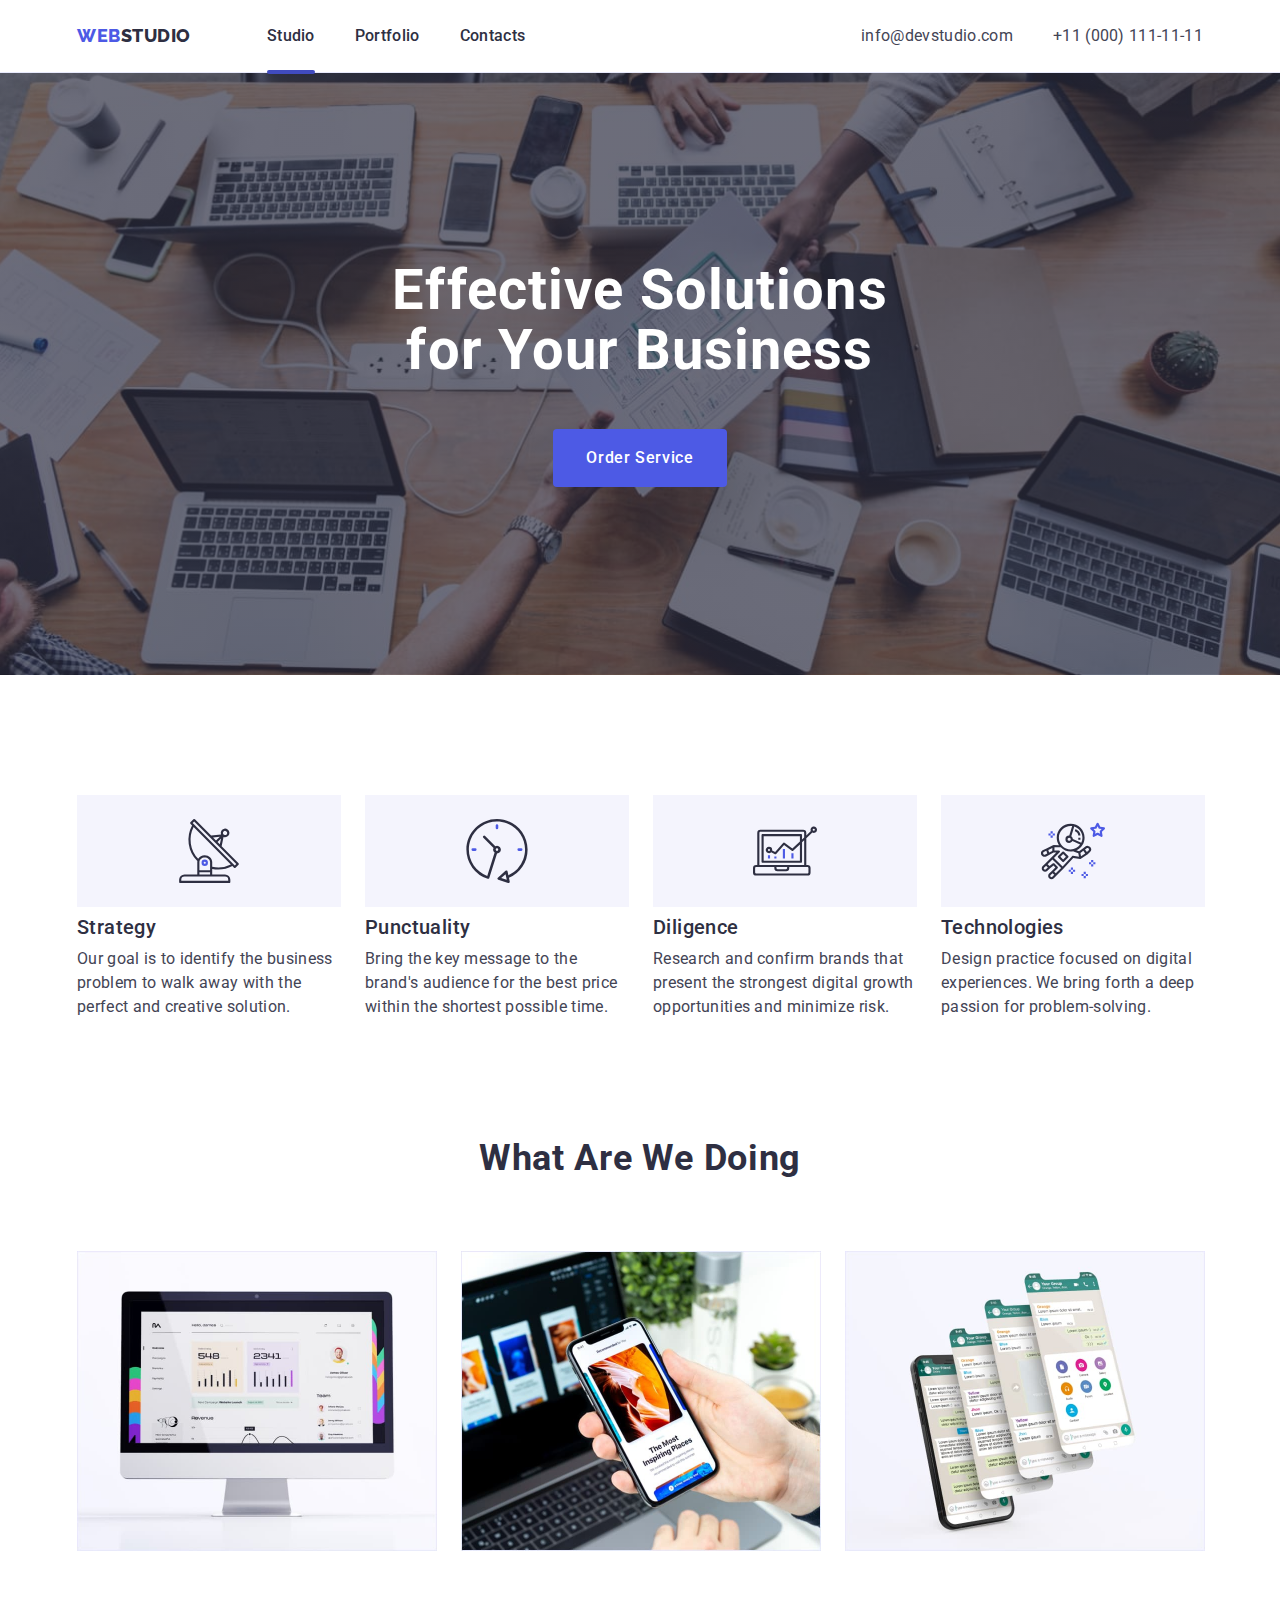
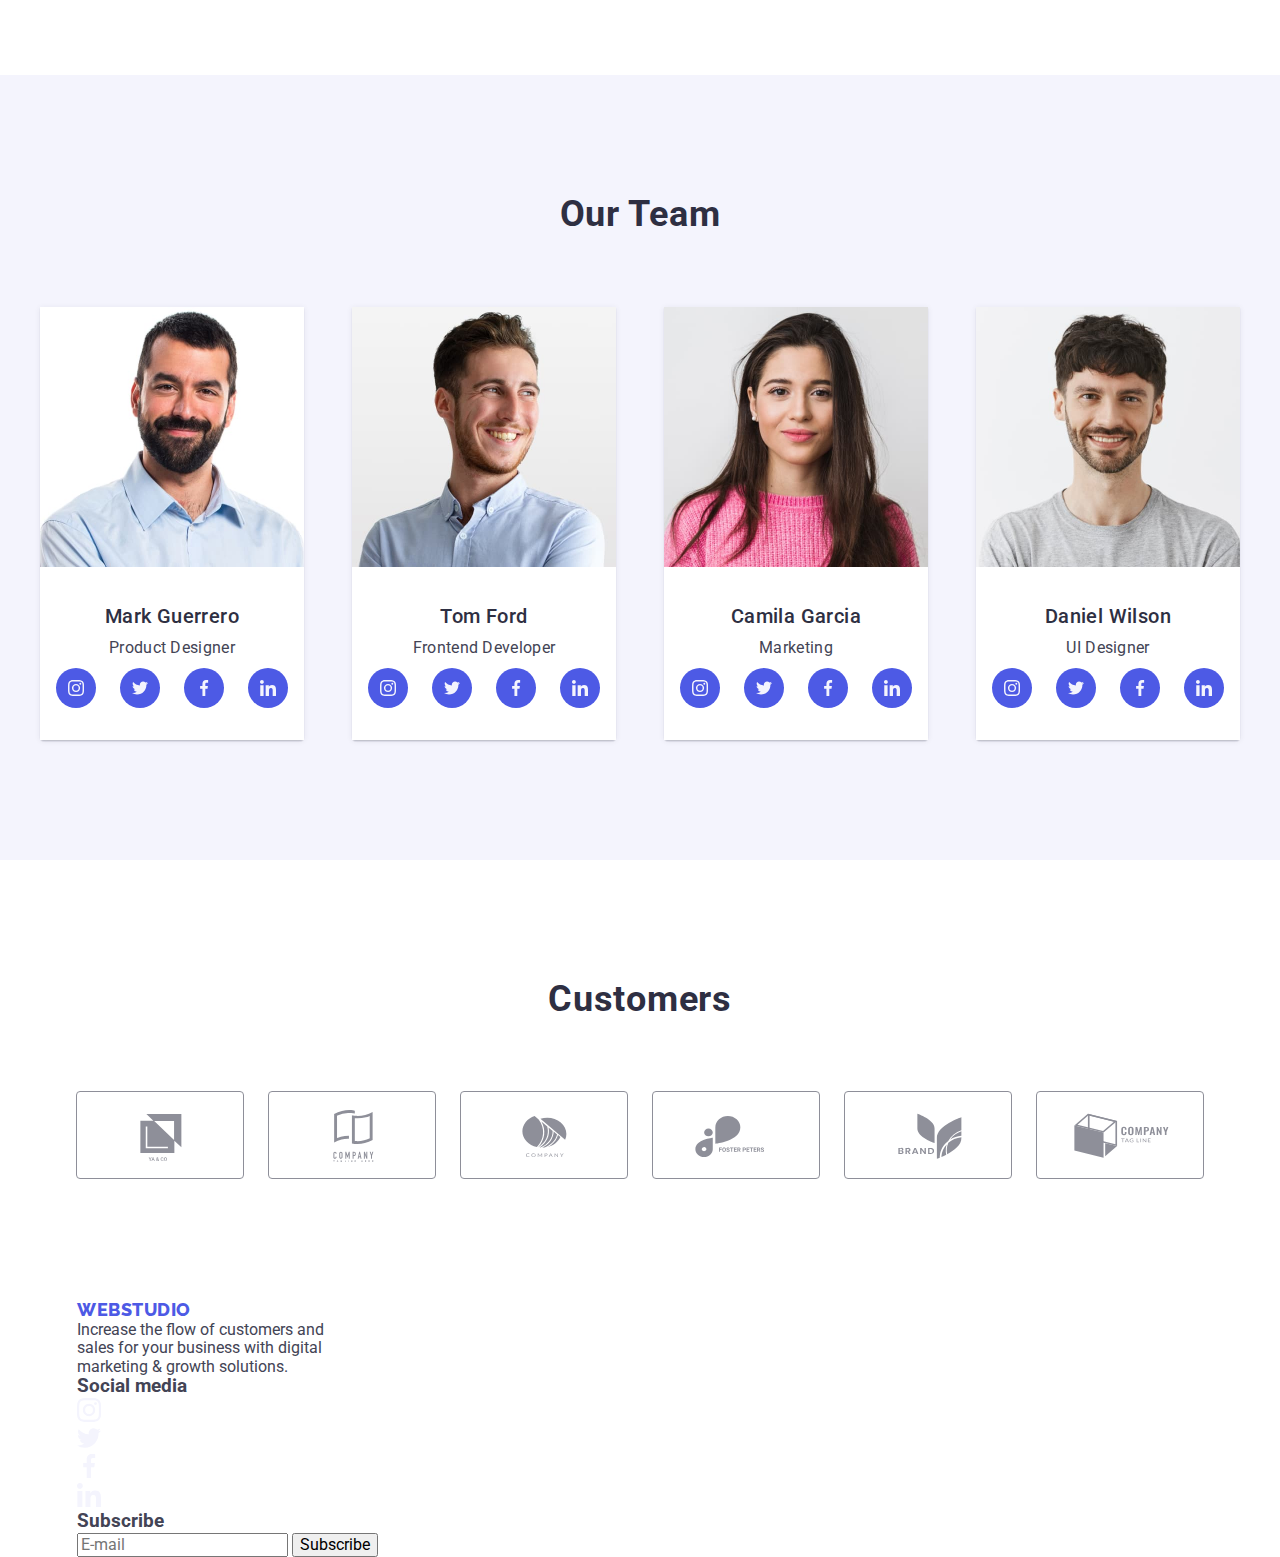
==== index.html @ d9e9c231 "1" ====
<!DOCTYPE html>
<html lang="en">
  <head>
    <meta charset="UTF-8" />
    <meta http-equiv="X-UA-Compatible" content="IE=edge" />
    <meta name="viewport" content="width=device-width, initial-scale=1.0" />

    <title>WebStudio</title>
    <link rel="preconnect" href="https://fonts.googleapis.com" />
    <link rel="preconnect" href="https://fonts.gstatic.com" crossorigin />
    <link
      href="https://fonts.googleapis.com/css2?family=Raleway:wght@800&family=Roboto:wght@400;500;700;900&display=swap"
      rel="stylesheet"
    />
    <link
      rel="stylesheet"
      href="https://cdnjs.cloudflare.com/ajax/libs/modern-normalize/1.1.0/modern-normalize.min.css"
    />
    <link href="./css/mobile_menu.css" rel="stylesheet" />
    <link href="./css/container.css" rel="stylesheet" />
    <link href="./css/styles.css" rel="stylesheet" />
  </head>

  <body>
    <header class="header">
      <div class="container navigations">
        <nav class="navigations">
          <a class="logo-top link" href=""
            >Web<span class="studio-top">Studio</span></a
          >

          <ul class="nav list">
            <li class="nav-list">
              <a class="nav-item link menu__link__active" href="./index.html"
                >Studio</a
              >
            </li>
            <li class="nav-list">
              <a class="nav-item link" href="./portfolio.html">Portfolio</a>
            </li>
            <li class="nav-list">
              <a class="nav-item link" href="">Contacts</a>
            </li>
          </ul>
        </nav>

        <button type="button" class="mobile-menu-open" js-open-menu>
          <svg class="mobile-menu-open__svg" width="32" height="22">
            <use href="./images/icons.svg#icon-menu-vector"></use>
          </svg>
        </button>

        <address class="contact">
          <ul class="contact-list list">
            <li class="contact-catalog">
              <a class="contact-item link" href="mailto:info@devstudio.com"
                >info@devstudio.com</a
              >
            </li>
            <li class="contact-catalog">
              <a class="contact-item link" href="tel:+110001111111"
                >+11 (000) 111-11-11</a
              >
            </li>
          </ul>
        </address>

        <div class="mobile-menu-burger" js-menu-container>
          <div class="container mobile-menu-container">
            <button type="button" class="menu-btn" js-close-menu>
              <svg class="button-icon_menu" width="8" height="8">
                <use href="./images/icons.svg#icon-close-black"></use>
              </svg>
            </button>

            <ul class="nav-menu list">
              <li class="nav-list-menu">
                <a class="nav-item-menu link" href="./index.html">Studio</a>
              </li>
              <li class="nav-list-menu">
                <a class="nav-item-menu link" href="./portfolio.html"
                  >Portfolio</a
                >
              </li>
              <li class="nav-list-menu">
                <a class="nav-item-menu link" href="">Contacts</a>
              </li>
            </ul>

            <div>
              <ul class="contact-list-menu list">
                <li class="contact-catalog-menu">
                  <a class="contact-item-phone link" href="tel:+110001111111"
                    >+11 (000) 111-11-11</a
                  >
                </li>
                <li class="contact-catalog-menu">
                  <a
                    class="contact-item-email link"
                    href="mailto:info@devstudio.com"
                    >info@devstudio.com</a
                  >
                </li>
              </ul>

              <ul class="list social-menu">
                <li>
                  <a class="card-social-menu" href="">
                    <svg class="icon" width="24" height="24">
                      <use
                        class="team-icons"
                        href="./images/icons.svg#icon-instagram"
                      ></use>
                    </svg>
                  </a>
                </li>
                <li>
                  <a class="card-social-menu" href="">
                    <svg class="icon" width="24" height="24">
                      <use
                        class="team-icons"
                        href="./images/icons.svg#icon-twitter"
                      ></use>
                    </svg>
                  </a>
                </li>
                <li>
                  <a class="card-social-menu" href="">
                    <svg class="icon" width="24" height="24">
                      <use
                        class="team-icons"
                        href="./images/icons.svg#icon-facebook"
                      ></use>
                    </svg>
                  </a>
                </li>
                <li>
                  <a class="card-social-menu" href="">
                    <svg class="icon" width="24" height="24">
                      <use
                        class="team-icons"
                        href="./images/icons.svg#icon-linkedin"
                      ></use>
                    </svg>
                  </a>
                </li>
              </ul>
            </div>
          </div>
        </div>
      </div>
    </header>

    <main>
      <section class="hero-section">
        <h1 class="hero-title">
          Effective Solutions <br />
          for Your Business
        </h1>
        <button class="hero-button" type="button" data-modal-open>
          Order Service
        </button>
      </section>

      <section class="feature">
        <div class="container">
          <h2 hidden class="h-feature">Advantages</h2>
          <ul class="feature-list list">
            <li class="feature-catalog">
              <h3 class="feature-title">Strategy</h3>
              <p class="feature-text">
                Our goal is to identify the business problem to walk away with
                the perfect and creative solution.
              </p>
            </li>
            <li class="feature-catalog">
              <h3 class="feature-title">Punctuality</h3>
              <p class="feature-text">
                Bring the key message to the brand's audience for the best price
                within the shortest possible time.
              </p>
            </li>
            <li class="feature-catalog">
              <h3 class="feature-title">Diligence</h3>
              <p class="feature-text">
                Research and confirm brands that present the strongest digital
                growth opportunities and minimize risk.
              </p>
            </li>
            <li class="feature-catalog">
              <h3 class="feature-title">Technologies</h3>
              <p class="feature-text">
                Design practice focused on digital experiences. We bring forth a
                deep passion for problem-solving.
              </p>
            </li>
          </ul>
        </div>
      </section>

      <section class="doing">
        <div class="container">
          <h2 class="h-doing">What are we doing</h2>
          <ul class="doing-card list">
            <li class="doing-catalog">
              <img
                srcset="./images/img1.2x.jpg"
                src="./images/img1.jpg"
                alt="computer"
                width="360"
              />
            </li>
            <li class="doing-catalog">
              <img
                srcset="./images/img2.2x.jpg"
                src="./images/img2.jpg"
                alt="screenshots"
                width="360"
              />
            </li>
            <li class="doing-catalog">
              <img
                srcset="./images/img3.2x.jpg"
                src="./images/img3.jpg"
                alt="smartphone"
                width="360"
              />
            </li>
          </ul>
        </div>
      </section>

      <section class="team">
        <div class="container container-team">
          <h2 class="team-title">Our Team</h2>
          <ul class="team-list list">
            <li class="team-catalog">
              <img
                srcset="./images/team1.2x.jpg"
                src="./images/img.jpg"
                alt="man"
                width="264"
              />
              <div class="team-info">
                <h3 class="team-name">Mark Guerrero</h3>
                <p class="team-work">Product Designer</p>

                <ul class="social-link list">
                  <li class="card-social">
                    <a class="card-social-team" href="">
                      <svg class="icon" width="16" height="16">
                        <use
                          class="team-icons"
                          href="./images/icons.svg#icon-instagram"
                        ></use>
                      </svg>
                    </a>
                  </li>
                  <li class="card-social">
                    <a class="card-social-team" href="">
                      <svg class="icon" width="16" height="16">
                        <use
                          class="team-icons"
                          href="./images/icons.svg#icon-twitter"
                        ></use>
                      </svg>
                    </a>
                  </li>
                  <li class="card-social">
                    <a class="card-social-team" href="">
                      <svg class="icon" width="16" height="16">
                        <use
                          class="team-icons"
                          href="./images/icons.svg#icon-facebook"
                        ></use>
                      </svg>
                    </a>
                  </li>
                  <li class="card-social">
                    <a class="card-social-team" href="">
                      <svg class="icon" width="16" height="16">
                        <use
                          class="team-icons"
                          href="./images/icons.svg#icon-linkedin"
                        ></use>
                      </svg>
                    </a>
                  </li>
                </ul>
              </div>
            </li>
            <li class="team-catalog">
              <img
                srcset="./images/team2.2x.jpg"
                src="./images/img11.jpg"
                alt="boy"
                width="264"
              />
              <div class="team-info">
                <h3 class="team-name">Tom Ford</h3>
                <p class="team-work">Frontend Developer</p>

                <ul class="social-link list">
                  <li class="card-social">
                    <a class="card-social-team" href="">
                      <svg class="icon" width="16" height="16">
                        <use
                          class="team-icons"
                          href="./images/icons.svg#icon-instagram"
                        ></use>
                      </svg>
                    </a>
                  </li>
                  <li class="card-social">
                    <a class="card-social-team" href="">
                      <svg class="icon" width="16" height="16">
                        <use
                          class="team-icons"
                          href="./images/icons.svg#icon-twitter"
                        ></use>
                      </svg>
                    </a>
                  </li>
                  <li class="card-social">
                    <a class="card-social-team" href="">
                      <svg class="icon" width="16" height="16">
                        <use
                          class="team-icons"
                          href="./images/icons.svg#icon-facebook"
                        ></use>
                      </svg>
                    </a>
                  </li>
                  <li class="card-social">
                    <a class="card-social-team" href="">
                      <svg class="icon" width="16" height="16">
                        <use
                          class="team-icons"
                          href="./images/icons.svg#icon-linkedin"
                        ></use>
                      </svg>
                    </a>
                  </li>
                </ul>
              </div>
            </li>
            <li class="team-catalog">
              <img
                srcset="./images/team3.2x.jpg"
                src="./images/img22.jpg"
                alt="girl"
                width="264"
              />
              <div class="team-info">
                <h3 class="team-name">Camila Garcia</h3>
                <p class="team-work">Marketing</p>
                <ul class="social-link list">
                  <li class="card-social">
                    <a class="card-social-team" href="">
                      <svg class="icon" width="16" height="16">
                        <use
                          class="team-icons"
                          href="./images/icons.svg#icon-instagram"
                        ></use>
                      </svg>
                    </a>
                  </li>
                  <li class="card-social">
                    <a class="card-social-team" href="">
                      <svg class="icon" width="16" height="16">
                        <use
                          class="team-icons"
                          href="./images/icons.svg#icon-twitter"
                        ></use>
                      </svg>
                    </a>
                  </li>
                  <li class="card-social">
                    <a class="card-social-team" href="">
                      <svg class="icon" width="16" height="16">
                        <use
                          class="team-icons"
                          href="./images/icons.svg#icon-facebook"
                        ></use>
                      </svg>
                    </a>
                  </li>
                  <li class="card-social">
                    <a class="card-social-team" href="">
                      <svg class="icon" width="16" height="16">
                        <use
                          class="team-icons"
                          href="./images/icons.svg#icon-linkedin"
                        ></use>
                      </svg>
                    </a>
                  </li>
                </ul>
              </div>
            </li>
            <li class="team-catalog">
              <img
                srcset="./images/team4.2x.jpg"
                src="./images/img33.jpg"
                alt="man"
                width="264"
              />
              <div class="team-info">
                <h3 class="team-name">Daniel Wilson</h3>
                <p class="team-work">UI Designer</p>
                <ul class="social-link list">
                  <li class="card-social">
                    <a class="card-social-team" href="">
                      <svg class="icon" width="16" height="16">
                        <use
                          class="team-icons"
                          href="./images/icons.svg#icon-instagram"
                        ></use>
                      </svg>
                    </a>
                  </li>
                  <li class="card-social">
                    <a class="card-social-team" href="">
                      <svg class="icon" width="16" height="16">
                        <use
                          class="team-icons"
                          href="./images/icons.svg#icon-twitter"
                        ></use>
                      </svg>
                    </a>
                  </li>
                  <li class="card-social">
                    <a class="card-social-team" href="">
                      <svg class="icon" width="16" height="16">
                        <use
                          class="team-icons"
                          href="./images/icons.svg#icon-facebook"
                        ></use>
                      </svg>
                    </a>
                  </li>
                  <li class="card-social">
                    <a class="card-social-team" href="">
                      <svg class="icon" width="16" height="16">
                        <use
                          class="team-icons"
                          href="./images/icons.svg#icon-linkedin"
                        ></use>
                      </svg>
                    </a>
                  </li>
                </ul>
              </div>
            </li>
          </ul>
        </div>
      </section>

      <section class="customers">
        <div class="container">
          <h2 class="customers-title">Customers</h2>
          <ul class="customers-list">
            <li class="customers-item">
              <a class="customers-link" href="">
                <svg class="clients-cards" width="104" height="56">
                  <use href="./images/icons.svg#icon-Logo1"></use>
                </svg>
              </a>
            </li>
            <li class="customers-item">
              <a class="customers-link" href="">
                <svg class="clients-cards" width="104" height="56">
                  <use href="./images/icons.svg#icon-Logo2"></use>
                </svg>
              </a>
            </li>
            <li class="customers-item">
              <a class="customers-link" href="">
                <svg class="clients-cards" width="104" height="56">
                  <use href="./images/icons.svg#icon-Logo3"></use>
                </svg>
              </a>
            </li>
            <li class="customers-item">
              <a class="customers-link" href="">
                <svg class="clients-cards" width="104" height="56">
                  <use href="./images/icons.svg#icon-Logo4"></use>
                </svg>
              </a>
            </li>
            <li class="customers-item">
              <a class="customers-link" href="">
                <svg class="clients-cards" width="104" height="56">
                  <use href="./images/icons.svg#icon-Logo5"></use>
                </svg>
              </a>
            </li>
            <li class="customers-item">
              <a class="customers-link" href="">
                <svg class="clients-cards" width="104" height="56">
                  <use href="./images/icons.svg#icon-Logo6"></use>
                </svg>
              </a>
            </li>
          </ul>
        </div>
      </section>
    </main>

    <footer class="footer">
      <div class="container bottom-container">
      
       <div class="footer-join">
         <div class="footer-conteiner">
           <a class="logo-top logo-foot link" href=""
             >Web<span class="studio-botton">Studio</span></a
           >
           <p class="footer-text">
             Increase the flow of customers and <br />sales for your business
             with digital<br />
             marketing & growth solutions.
           </p>
         </div>
        
         <div class="join-block">
           <h3 class="social-title">Social media</h3>
           <ul class="list social-footer">
             <li class="card-social">
               <a class="card-social-footer" href="">
                 <svg class="icon" width="24" height="24">
                   <use
                     class="team-icons"
                     href="./images/icons.svg#icon-instagram"
                   ></use>
                 </svg>
               </a>
             </li>
             <li class="card-social">
               <a class="card-social-footer" href="">
                 <svg class="icon" width="24" height="24">
                   <use
                     class="team-icons"
                     href="./images/icons.svg#icon-twitter"
                   ></use>
                 </svg>
               </a>
             </li>
             <li class="card-social">
               <a class="card-social-footer" href="">
                 <svg class="icon" width="24" height="24">
                   <use
                     class="team-icons"
                     href="./images/icons.svg#icon-facebook"
                   ></use>
                 </svg>
               </a>
             </li>
             <li class="card-social">
               <a class="card-social-footer" href="">
                 <svg class="icon" width="24" height="24">
                   <use
                     class="team-icons"
                     href="./images/icons.svg#icon-linkedin"
                   ></use>
                 </svg>
               </a>
             </li>
           </ul>
         </div>
        
       </div>
        <div class="subscribe">
          <h3 class="social-title-sb">Subscribe</h3>
          <form class="subscribe-form">
           <input
              type="text"
              class="subscribe-form-input"
              placeholder="E-mail"
              name="user-subscribe"/>
              <button type="submit" class="subscribe-form__btn">
            <span class="join-block__subscribe"> Subscribe</span>
          </button>
          </form>
        </div>
      </div>
    </footer>

    <!-- <div class="backdrop is-hidden" data-modal>
      <div class="modal">
        <div class="modal-content">
          <button type="button" class="modal-btn" data-modal-close>
            <svg class="button-icon-close">
              <use href="./images/icons.svg#icon-close-black"></use>
            </svg>
          </button>
          <p class="modal-title">
            Leave your contacts and we will call you back
          </p>
          <form class="contact-form">
            <div class="contact-form-wrapper">
              <label for="user-name" class="label-name">Name</label>
              <div class="contact-form-icWrapper">
                <input
                  type="text"
                  class="contact-form-input"
                  name="user-name"
                  required
                  minlength="2"
                  pattern="^[a-zA-Z]{2,16}$"
                />
                <svg class="contact-form-icon" width="18" height="24">
                  <use href="./images/icons.svg#icon-person-black"></use>
                </svg>
              </div>
            </div>

            <div class="contact-form-wrapper">
              <label for="user-phone" class="label-name">Phone</label>
              <div class="contact-form-icWrapper">
                <input
                  type="tel"
                  class="contact-form-input"
                  name="user-phone"
                  required
                />
                <svg class="contact-form-icon" width="18" height="24">
                  <use href="./images/icons.svg#icon-phone-black"></use>
                </svg>
              </div>
            </div>

            <div class="contact-form-wrapper">
              <label for="user-email" class="label-name">Email</label>
              <div class="contact-form-icWrapper">
                <input
                  type="text"
                  class="contact-form-input"
                  name="user-email"
                  required
                />
                <svg class="contact-form-icon" width="18" height="24">
                  <use href="./images/icons.svg#icon-email-black"></use>
                </svg>
              </div>
            </div>

            <div class="contact-form-wrapper">
              <label for="comment" class="label-name">Comment</label>
              <div class="contact-form-icWrapper">
                <textarea
                  name="comment"
                  class="contact-form-comment"
                  placeholder="Text input"
                ></textarea>
              </div>
            </div>

            <div class="contact-form-wrapper">
                <input id="user-policy"
                  type="checkbox"
                  class="contact-form-policy"
                  name="policy"
                  required
                />
                <label for="user-policy" class="label-policy">
                  I accept the terms and conditions of the &nbsp; <a class="policy-link" href="">Privacy Policy</a></label>
              </div>
               <button type="submit" class="contact-form__button">Send</button>
            </div>

           
          </form>
        </div>
      </div>
    </div> 
       <script src="./js/modal.js"></script>   -->  
      <script src="./js/modal-menu.js"></script>
    </main>
  </body>
</html>
---- css/mobile_menu.css ----
@media screen and (max-width: 767px) {
  .mobile-menu-burger {
    position: fixed;
    width: 100%;
    height: 100%;
    background-color: #fff;
    top: 0;
    left: 0;
    z-index: 1000;

    opacity: 0;
    visibility: hidden;
    pointer-events: none;
  }

  .mobile-menu-container {
    display: flex;
    flex-direction: column;
    height: 100%;
    justify-content: space-between;
  }

  .is-open {
    opacity: 1;
    visibility: visible;
    pointer-events: auto;
  }

  .mobile-menu-open {
    border: none;
    padding: 0;
    line-height: 0;
    background: transparent;
  }

  .mobile-menu-open__svg {
    fill: black;
    stroke: black;
  }

  .menu-btn {
    position: absolute;
    width: 24px;
    height: 24px;
    top: 24px;
    right: 24px;
    border-radius: 50%;
    background-color: #e7e9fc;
    border: 1px solid rgba(0, 0, 0, 0.1);
    border-color: #f4f4fd;
    display: flex;
    align-items: center;
    justify-content: center;
    fill: var(--navy-blue-color);
    cursor: pointer;
    transition-property: fill, background-color;
    transition-duration: 250ms;
    transition-timing-function: cubic-bezier(0.4, 0, 0.2, 1);
  }

  .menu-btn:hover {
    background-color: var(--ocean-color);
    fill: var(--white-color);
  }
  .button-icon_menu {
  }

  .nav-menu {
    padding-top: 80px;
    padding-left: 40px;
    display: flex;
    flex-direction: column;
    gap: 40px;
  }

  .nav-item-menu {
    font-family: "Roboto";
    font-style: normal;
    font-weight: 700;
    font-size: 36px;
    line-height: 1.1;
    letter-spacing: 0.02em;
    text-transform: capitalize;
    color: #2e2f42;
  }

  .nav-item-menu:focus {
    color: var(--ocean-color);
  }

  .contact-catalog-menu {
    margin-bottom: 40px;
  }

  .contact-catalog-menu:last-child {
    margin-bottom: 0;
  }

  .contact-list-menu {
    padding-left: 40px;
    padding-bottom: 48px;
  }

  .contact-item-phone {
    font-family: "Roboto";
    font-style: normal;
    font-weight: 700;
    font-size: 36px;
    line-height: 1.1;
    letter-spacing: 0.02em;
    text-transform: capitalize;
    color: #2e2f42;
  }

  .contact-item-phone:focus {
    color: var(--ocean-color);
  }

  .contact-item-email {
    font-family: "Roboto";
    font-style: normal;
    font-weight: 500;
    font-size: 20px;
    line-height: 1.2;
    letter-spacing: 0.02em;
    color: #434455;
  }

  .contact-item-email:focus {
    color: var(--ocean-color);
  }

  .social-menu {
    display: flex;
    justify-content: space-around;
  }

  .card-social-menu {
    display: flex;
    align-items: center;
    justify-content: center;
    width: 40px;
    height: 40px;
    border-radius: 50%;
    background-color: var(--iris-color);

    transition-property: background-color;
    transition-duration: 250ms;
    transition-timing-function: cubic-bezier(0.4, 0, 0.2, 1);
  }

  .card-social-menu:focus {
    background-color: var(--ocean-color);
  }
}

@media screen and (min-width: 768px) {
  .mobile-menu-burger {
    display: none;
  }
  .mobile-menu-open {
    display: none;
  }
}
---- css/container.css ----
.container {
  padding-left: 16px;
  padding-right: 16px;
}

@media screen and (min-width: 480px) {
  .container {
    width: 428px;
    margin-right: auto;
    margin-left: auto;
  }
}

@media screen and (min-width: 768px) {
  .container {
    width: 768px;
  }
}

@media screen and (min-width: 1200px) {
  .container {
    width: 1158px;
  }
}
---- css/styles.css ----
:root {
  --font-weight-h: 500;
  --font-weight-hh: 700;
  --font-size-h: 20px;
  --font-size-hh: 36px;
  --line-height-h: 1.1;
  --line-height-hh: 1.2;
  --line-height-p: 1.5;
  --letter-spacing-h: 0.04em;
  --letter-spacing-p: 0.02em;
  --slate-color: #434455;
  --navy-blue-color: #2e2f42;
  --iris-color: #4d5ae5;
  --white-color: #ffffff;
  --ocean-color: #404bbf;
  --cloud-color: #f4f4fd;
  --cornflower-color: #e7e9fc;
  --green-color: #31d0aa;
  --light-slate: #8e8f99;
  --dairy: #fcfcfc;
}

body {
  font-family: "Roboto", sans-serif;
  font-style: normal;
  background-color: var(--white-color);
  color: var(--slate-color);
  margin: 0;
}

.nav,
.contact-list {
  list-style: none;
}

header {
  background-color: var(--white-color);
}

.link {
  text-decoration: none;
}

.list {
  margin: 0;
}

h1,
h2,
h3,
h4,
h5,
h6,
p,
a,
ul {
  margin: 0;
  padding: 0;
  border: 0;
}

ul {
  list-style-type: none;
}

button {
  cursor: pointer;
}

/*header*/

/*логотип*/

.header {
  padding-top: 16px;
  padding-bottom: 16px;
}

.logo-top {
  font-family: "Raleway", sans-serif;
  font-weight: 800;
  font-size: 18px;
  line-height: 1.17;
  letter-spacing: 0.03em;
  text-transform: uppercase;
  color: var(--iris-color);
  margin-right: 76px;
}

.studio-top {
  font-family: "Raleway", sans-serif;
  font-weight: 800;
  font-size: 18px;
  line-height: 1.17;
  letter-spacing: 0.03em;
  text-transform: uppercase;
  color: var(--navy-blue-color);
}

/* navbar */

/* navbar */

@media screen and (max-width: 768px) {
  .nav {
    display: none;
  }

  .contact {
    display: none;
  }
}

.navigations {
  display: flex;
  align-items: center;
  justify-content: space-between;
}

@media screen and (min-width: 768px) {
  .header {
    border-bottom: 1px solid var(--cornflower-color);
  }

  .navigations {
    display: flex;
    align-items: center;
  }

  .nav {
    display: flex;
  }

  .menu__link__active::after {
    content: "";
    position: absolute;
    width: 100%;
    height: 4px;
    bottom: -2px;
    left: 0;
    background: var(--ocean-color);
    border-radius: 2px;
    top: 44px;
  }

  .menu__link__active {
    color: var(--ocean-color);
  }

  .nav-item {
    position: relative;

    display: block;

    font-weight: var(--font-weight-h);
    line-height: var(--line-height-p);
    letter-spacing: var(--letter-spacing-p);

    color: var(--navy-blue-color);

    transition-property: color;
    transition-duration: 250ms;
    transition-timing-function: cubic-bezier(0.4, 0, 0.2, 1);
  }

  .nav-list {
    margin-right: 40px;
  }
  .nav-list:last-child {
    margin-right: 0;
  }

  /* contacts */

  .contact {
    margin-left: auto;
  }
  .contact-list {
    display: flex;
    gap: 0;
    flex-direction: column;
    align-items: baseline;
    font-size: 12px;
  }

  .contact-item {
    display: block;

    font-style: normal;
    font-weight: 400px;
    font-size: 12px;
    line-height: var(--line-height-p);
    letter-spacing: var(--letter-spacing-p);

    color: var(--slate-color);

    transition-property: color;
    transition-duration: 250ms;
    transition-timing-function: cubic-bezier(0.4, 0, 0.2, 1);
  }

  .nav-item:focus,
  .nav-item:hover,
  .contact-item:focus,
  .contact-item:hover {
    color: var(--ocean-color);
  }
}

@media screen and (min-width: 1200px) {
  .header {
    border-bottom: 1px solid var(--cornflower-color);
    padding-top: 0px;
    padding-bottom: 0px;
  }

  .navigations {
    display: flex;
    align-items: center;
  }

  .nav {
    display: flex;
  }

  .menu__link__active {
    color: #404bbf;
  }

  .menu__link__active::after {
    content: "";
    position: absolute;
    width: 100%;
    height: 4px;
    bottom: -2px;
    left: 0;
    background: var(--ocean-color);
    border-radius: 2px;
    top: 70px;
  }

  .nav-item {
    position: relative;

    display: block;

    padding-top: 24px;
    padding-bottom: 24px;

    font-weight: var(--font-weight-h);
    line-height: var(--line-height-p);
    letter-spacing: var(--letter-spacing-p);

    color: var(--navy-blue-color);

    transition-property: color;
    transition-duration: 250ms;
    transition-timing-function: cubic-bezier(0.4, 0, 0.2, 1);
  }

  .nav-list {
    margin-right: 40px;
  }
  .nav-list:last-child {
    margin-right: 0;
  }

  /* contacts */

  .contact {
    margin-left: auto;
  }
  .contact-list {
    display: flex;
    flex-direction: row;
  }

  .contact-catalog {
    margin-left: 40px;
  }

  .contact-catalog:first-child {
    margin-left: 0;
  }

  .contact-item {
    display: block;
    padding-top: 24px;
    padding-bottom: 24px;

    font-style: normal;
    font-weight: 400px;
    font-size: 16px;
    line-height: var(--line-height-p);
    letter-spacing: var(--letter-spacing-p);

    color: var(--slate-color);

    transition-property: color;
    transition-duration: 250ms;
    transition-timing-function: cubic-bezier(0.4, 0, 0.2, 1);
  }

  .nav-item:focus,
  .nav-item:hover,
  .contact-item:focus,
  .contact-item:hover {
    color: var(--ocean-color);
  }
}
/* main page*/

/*hero*/

@media screen and (max-width: 768px) {
  .hero-section {
    margin: auto;
    padding-top: 112px;
    padding-bottom: 112px;
    text-align: center;

    background-color: var(--navy-blue-color);
    background-image: linear-gradient(
        rgba(46, 47, 66, 0.7),
        rgba(46, 47, 66, 0.7)
      ),
      url(../images/baner_ph.jpg);
    background-repeat: no-repeat;
    background-size: cover;
    width: 100%;

    background-position: center;
  }

  @media screen and (min-device-pixel-ratio: 2) and (max-width: 768px),
    screen and (min-resolution: 192dpi) and (max-width: 768px),
    screen and (min-resolution: 2dppx) and (max-width: 768px) {
    .hero-section {
      background-image: linear-gradient(
          rgba(46, 47, 66, 0.7),
          rgba(46, 47, 66, 0.7)
        ),
        url(../images/baner-ph-2x.jpg);
    }
  }
  .hero-title {
    margin-top: 0;
    margin-bottom: 0;

    text-align: center;
    font-weight: var(--font-weight-hh);
    font-size: 36px;
    line-height: 1.1;
    letter-spacing: var(--letter-spacing-p);
    color: var(--white-color);
  }

  .hero-button {
    margin-top: 72px;

    padding-bottom: 188px;

    border: 1px solid transparent;
    border-radius: 4px;
    padding: 16px 32px;
    min-width: 169px;

    font-family: "Roboto", sans-serif;
    font-weight: 500;
    font-size: 16px;
    line-height: 1.5;
    letter-spacing: 0.04em;
    cursor: pointer;
    text-align: center;

    background-color: var(--iris-color);
    color: var(--white-color);

    transition-duration: 250ms;
    transition-property: color, background-color, box-shadow;
    transition-timing-function: cubic-bezier(0.4, 0, 0.2, 1);
  }

  .hero-button:focus,
  .hero-button:hover {
    background-color: var(--ocean-color);
    color: var(--white-color);
  }
}

@media screen and (min-width: 769px) {
  .hero-section {
    padding-top: 112px;
    padding-bottom: 112px;
    background-image: linear-gradient(
        rgba(46, 47, 66, 0.7),
        rgba(46, 47, 66, 0.7)
      ),
      url(../images/baner_tb.jpg);
    background-repeat: no-repeat;
    background-size: cover;
    width: 100%;

    background-position: center;
    text-align: center;
  }

  @media screen and (min-device-pixel-ratio: 2) and (min-width: 769px),
    screen and (min-resolution: 192dpi) and (min-width: 769px),
    screen and (min-resolution: 2dppx) and (min-width: 769px) {
    .hero-section {
      background-image: linear-gradient(
          rgba(46, 47, 66, 0.7),
          rgba(46, 47, 66, 0.7)
        ),
        url(../images/baner-tb-2x.jpg);
    }
  }
  .hero-title {
    font-size: 56px;
    line-height: 1.07;
    letter-spacing: var(--letter-spacing-p);
    color: var(--white-color);
  }

  .hero-button {
    margin-top: 36px;

    border: 1px solid transparent;
    border-radius: 4px;
    padding: 16px 32px;
    min-width: 169px;

    font-family: "Roboto", sans-serif;
    font-weight: 500;
    font-size: 16px;
    line-height: 1.5;
    letter-spacing: 0.04em;
    cursor: pointer;
    text-align: center;

    background-color: var(--iris-color);
    color: var(--white-color);

    transition-duration: 250ms;
    transition-property: color, background-color, box-shadow;
    transition-timing-function: cubic-bezier(0.4, 0, 0.2, 1);
  }

  .hero-button:focus,
  .hero-button:hover {
    background-color: var(--ocean-color);
    color: var(--white-color);
  }
}

@media screen and (min-width: 1200px) {
  .hero-section {
    margin: auto;
    padding-top: 188px;
    padding-bottom: 188px;
    text-align: center;
    background-image: linear-gradient(
        rgba(46, 47, 66, 0.7),
        rgba(46, 47, 66, 0.7)
      ),
      url(../images/people-office.jpg);
    background-repeat: no-repeat;
    background-size: cover;
    max-width: 1400px;
    background-position: center;
  }

  @media screen and (min-device-pixel-ratio: 2) and (min-width: 1200px),
    screen and (min-resolution: 192dpi) and (min-width: 1200px),
    screen and (min-resolution: 2dppx) and (min-width: 1200px) {
    .hero-section {
      background-image: linear-gradient(
          rgba(46, 47, 66, 0.7),
          rgba(46, 47, 66, 0.7)
        ),
        url(../images/people-office2x.jpg);
    }
  }

  .hero-button {
    margin-top: 48px;
  }
}
/*feature*/

@media screen and (max-width: 768px) {
  .feature {
    padding-top: 96px;
    padding-bottom: 96px;
  }

  .h-feature {
    margin-top: 0;
    margin-bottom: 0;
  }

  .feature-list {
  }

  .feature-catalog {
    margin-bottom: 72px;
  }

  .feature-catalog:last-child {
    margin-right: 0;
    margin-bottom: 0;
  }

  .feature-title {
    font-size: 36px;
    line-height: 1.1;
    text-align: center;
    letter-spacing: 0.02em;
    color: #2e2f42;

    margin-bottom: 8px;
  }

  .feature-text {
    font-weight: 500;
    font-size: 16px;
    line-height: 1.5;
    letter-spacing: 0.02em;
  }
}

@media screen and (min-width: 769px) {
  .feature {
    width: 100%;
    padding-top: 96px;
    padding-bottom: 96px;
  }

  .h-feature {
    margin-top: 0;
    margin-bottom: 0;
  }

  .feature-list {
    display: flex;
    flex-wrap: wrap;
  }

  .feature-catalog {
    margin-bottom: 72px;
    margin-right: 24px;
    width: 356px;
  }

  .feature-catalog:nth-child(2) {
    margin-right: 0px;
  }

  .feature-catalog:nth-child(3) {
    margin-bottom: 0px;
  }

  .feature-catalog:nth-child(4) {
    margin-bottom: 0px;
    margin-right: 0px;
  }

  .feature-title {
    font-size: 36px;
    line-height: 1.1;
    letter-spacing: 0.02em;
    color: #2e2f42;

    margin-bottom: 8px;
  }

  .feature-text {
    font-weight: 500;
    font-size: 16px;
    line-height: 1.5;
    letter-spacing: var(--letter-spacing-p);
  }
}

@media screen and (min-width: 1200px) {
  .feature {
    padding-top: 120px;
    padding-bottom: 120px;
  }

  .h-feature {
    margin-top: 0;
    margin-bottom: 0;
  }

  .feature-catalog {
    width: 264px;
    flex-wrap: wrap;
    margin-right: 24px;
    margin-bottom: 0;
  }

  .feature-catalog::before {
    display: block;
    content: "";
    height: 112px;
    block-size: contain;
    background-repeat: no-repeat;
    background-position: center;
    background-color: var(--cloud-color);
  }

  .feature-catalog:nth-child(1)::before {
    background-image: url(../images/antenna1.svg);
  }

  .feature-catalog:nth-child(2)::before {
    background-image: url(../images/clock1.svg);
  }

  .feature-catalog:nth-child(3)::before {
    background-image: url(../images/diagram1.svg);
  }

  .feature-catalog:nth-child(4)::before {
    background-image: url(../images/astronaut1.svg);
  }

  .feature-catalog:last-child {
    margin-right: 0;
    width: 264px;
  }

  .feature-catalog:nth-child(2) {
    margin-right: 24px;
  }

  .feature-list {
    list-style: none;
    display: flex;
    padding-left: 0px;
    padding-right: 0px;
    flex-wrap: nowrap;
  }

  .feature-title {
    margin-top: 8px;
    margin-bottom: 8px;

    font-weight: 500;
    font-size: 20px;
    line-height: 1.2;

    letter-spacing: 0.02em;
    color: var(--navy-blue-color);
  }

  .feature-text {
    padding-top: 0;

    min-width: 264px;

    font-weight: 400;
    font-size: 16px;
    line-height: 1.5;

    letter-spacing: 0.02em;

    color: #434455;
  }
}

/*doing*/

@media screen and (max-width: 768px) {
  .doing {
    display: none;
  }
}

@media screen and (max-width: 1200px) and (min-width: 768px) {
  .doing {
    display: none;
  }
}

@media screen and (min-width: 1200px) {
  .doing {
    background-color: var(--white-color);
    padding-bottom: 120px;
  }

  .doing-catalog {
    margin-right: 24px;
  }

  .doing-catalog:last-child {
    margin-right: 0;
  }

  .doing-card {
    list-style: none;
    display: flex;
  }

  .h-doing {
    margin-top: 0;
    margin-bottom: 72px;

    text-align: center;
    font-weight: var(--font-weight-hh);
    font-size: var(--font-size-hh);
    line-height: 1.11;
    letter-spacing: var(--letter-spacing-p);
    text-transform: capitalize;
    color: var(--navy-blue-color);
  }
}
/*team*/

@media screen and (max-width: 768px) {
  .team {
    background-color: var(--cloud-color);
    padding-top: 96px;
    padding-bottom: 96px;
  }

  .team-title {
    margin-bottom: 72px;

    text-align: center;
    font-weight: var(--font-weight-hh);
    font-size: var(--font-size-hh);
    line-height: 1.11;
    letter-spacing: var(--letter-spacing-p);
    text-transform: capitalize;
    color: var(--navy-blue-color);
  }

  .team-list {
    display: flex;
    flex-direction: column;
    justify-content: center;
    align-items: center;
  }

  .team-catalog {
    margin-right: 0px;
    background-color: var(--white-color);
    box-shadow: 0px 1px 6px rgba(46, 47, 66, 0.08),
      0px 1px 1px rgba(46, 47, 66, 0.16), 0px 2px 1px rgba(46, 47, 66, 0.08);
    border-radius: 0px 0px 4px 4px;
    margin-bottom: 72px;
  }

  .team-catalog:last-child {
    margin-bottom: 0;
  }

  .team-info {
    width: 264px;
    margin-right: 0;

    padding-left: 16px;
    padding-right: 16px;
    padding-top: 32px;
    padding-bottom: 32px;
    background: var(--white-color);
  }

  .team-name {
    margin-right: 0;

    margin-top: 0;
    margin-bottom: 8px;

    font-weight: var(--font-weight-h);
    font-size: var(--font-size-h);
    line-height: 1.2;
    letter-spacing: var(--letter-spacing-p);
    text-align: center;
    color: var(--navy-blue-color);
  }

  .team-work {
    margin-right: 0;

    margin: 0;
    font-size: 16px;
    line-height: 1.5;
    letter-spacing: var(--letter-spacing-p);
    text-align: center;
    color: var(--slate-color);
  }

  .social-link {
    margin-top: 8px;
    display: flex;
    justify-content: space-between;
  }

  .card-social {
    display: flex;
  }

  .card-social-team {
    display: flex;
    align-items: center;
    justify-content: center;
    width: 40px;
    height: 40px;
    border-radius: 50%;
    background-color: var(--iris-color);

    transition-property: background-color;
    transition-duration: 250ms;
    transition-timing-function: cubic-bezier(0.4, 0, 0.2, 1);
  }

  .card-social-team:hover,
  .card-social-team:focus {
    background-color: var(--ocean-color);
  }
}

@media screen and (min-width: 769px) {
  .team {
    background-color: var(--cloud-color);
    padding-top: 96px;
    padding-bottom: 96px;
  }

  .team-title {
    margin-bottom: 72px;

    text-align: center;
    font-weight: var(--font-weight-hh);
    font-size: var(--font-size-hh);
    line-height: 1.11;
    letter-spacing: var(--letter-spacing-p);
    text-transform: capitalize;
    color: var(--navy-blue-color);
  }

  .team-list {
    display: flex;
    flex-wrap: wrap;
    row-gap: 64px;
    column-gap: 24px;
    align-items: center;
    justify-content: center;
  }

  .team-catalog {
    background-color: var(--white-color);
    box-shadow: 0px 1px 6px rgba(46, 47, 66, 0.08),
      0px 1px 1px rgba(46, 47, 66, 0.16), 0px 2px 1px rgba(46, 47, 66, 0.08);
    border-radius: 0px 0px 4px 4px;
  }

  .team-info {
    width: 264px;
    margin-right: 0;

    padding-left: 16px;
    padding-right: 16px;
    padding-top: 32px;
    padding-bottom: 32px;
    background: var(--white-color);
  }

  .team-name {
    margin-right: 0;

    margin-top: 0;
    margin-bottom: 8px;

    font-weight: var(--font-weight-h);
    font-size: var(--font-size-h);
    line-height: 1.2;
    letter-spacing: var(--letter-spacing-p);
    text-align: center;
    color: var(--navy-blue-color);
  }

  .team-work {
    margin-right: 0;

    margin: 0;
    font-size: 16px;
    line-height: 1.5;
    letter-spacing: var(--letter-spacing-p);
    text-align: center;
    color: var(--slate-color);
  }

  .social-link {
    margin-top: 8px;
    display: flex;
    justify-content: space-between;
  }

  .card-social {
    display: flex;
  }

  .card-social-team {
    display: flex;
    align-items: center;
    justify-content: center;
    width: 40px;
    height: 40px;
    border-radius: 50%;
    background-color: var(--iris-color);

    transition-property: background-color;
    transition-duration: 250ms;
    transition-timing-function: cubic-bezier(0.4, 0, 0.2, 1);
  }

  .card-social-team:hover,
  .card-social-team:focus {
    background-color: var(--ocean-color);
  }
}

@media screen and (min-width: 1200px) {
  .team {
    padding-top: 120px;
    padding-bottom: 120px;
  }

  .team-list {
    margin: 0;
    display: flex;
    flex-wrap: nowrap;
  }

  .team-catalog {
    margin-right: 24px;
    background-color: var(--white-color);
    box-shadow: 0px 1px 6px rgba(46, 47, 66, 0.08),
      0px 1px 1px rgba(46, 47, 66, 0.16), 0px 2px 1px rgba(46, 47, 66, 0.08);
    border-radius: 0px 0px 4px 4px;
  }

  .team-catalog:last-child {
    margin-right: 0;
  }
}

@media screen and (max-width: 768px) {
  .customers {
    padding-top: 96px;
    padding-bottom: 96px;
  }

  .customers-title {
    font-weight: var(--font-weight-hh);
    font-size: var(--font-size-hh);
    line-height: 1.11;
    text-align: center;
    letter-spacing: var(--letter-spacing-p);
    text-transform: capitalize;
    color: var(--navy-blue-color);
    margin-bottom: 72px;
  }

  .customers-list {
    display: flex;
    flex-wrap: wrap;
    justify-content: center;
    row-gap: 72px;
    column-gap: 16px;
  }

  .customers-link {
    display: flex;
    color: #8e8f99;
    justify-content: center;
    align-items: center;
    border: 1px solid #8e8f99;
    border-radius: 4px;

    height: 88px;
    width: 190px;

    transition-property: border;
    transition-duration: 250ms;
    transition-timing-function: cubic-bezier(0.4, 0, 0.2, 1);
  }

  .customers-link:hover,
  .customers-link:focus {
    color: var(--ocean-color);
    border: 1px solid var(--ocean-color);
  }

  .clients-cards {
    fill: currentColor;
    transition-property: color;
    transition-duration: 250ms;
    transition-timing-function: cubic-bezier(0.4, 0, 0.2, 1);
  }
}

@media screen and (min-width: 769px) {
  .customers {
    padding-top: 96px;
    padding-bottom: 96px;
  }

  .customers-title {
    font-weight: var(--font-weight-hh);
    font-size: var(--font-size-hh);
    line-height: 1.11;
    text-align: center;
    letter-spacing: var(--letter-spacing-p);
    text-transform: capitalize;
    color: var(--navy-blue-color);
    margin-bottom: 72px;
  }

  .customers-list {
    display: flex;
    flex-wrap: wrap;
    justify-content: center;
    row-gap: 72px;
    column-gap: 24px;
  }

  .customers-link {
    display: flex;
    color: #8e8f99;
    justify-content: center;
    align-items: center;
    border: 1px solid #8e8f99;
    border-radius: 4px;
    width: 168px;
    height: 88px;
    transition-property: border;
    transition-duration: 250ms;
    transition-timing-function: cubic-bezier(0.4, 0, 0.2, 1);
  }

  .customers-link:hover,
  .customers-link:focus {
    color: var(--ocean-color);
    border: 1px solid var(--ocean-color);
  }

  .clients-cards {
    fill: currentColor;
    transition-property: color;
    transition-duration: 250ms;
    transition-timing-function: cubic-bezier(0.4, 0, 0.2, 1);
  }
}

@media screen and (min-width: 1200px) {
  .customers {
    padding-top: 120px;
    padding-bottom: 120px;
  }

  .customers-list {
    display: flex;
    flex-wrap: nowrap;
    gap: 24px;
  }
  .customers-item {
    height: 88px;
    width: 168px;
  }

  .customers-link {
    display: flex;
    color: #8e8f99;
    justify-content: center;
    align-items: center;
    width: 168px;
    height: 88px;
    border: 1px solid #8e8f99;
    border-radius: 4px;

    transition-property: border;
    transition-duration: 250ms;
    transition-timing-function: cubic-bezier(0.4, 0, 0.2, 1);
  }

  .customers-link:hover,
  .customers-link:focus {
    color: var(--ocean-color);
    border: 1px solid var(--ocean-color);
  }

  .clients-cards {
    fill: currentColor;
    transition-property: color;
    transition-duration: 250ms;
    transition-timing-function: cubic-bezier(0.4, 0, 0.2, 1);
  }
}

/*footer*/

@media screen and (max-width: 768px) {
  .footer {
    background-color: var(--navy-blue-color);
    padding-top: 96px;
    padding-bottom: 96px;
  }

  .footer-join {
    display: flex;
    flex-wrap: wrap;
    justify-content: center;
  }

  .logo-foot {
    margin-right: 0;
    display: flex;
    justify-content: center;
  }

  .studio-botton {
    font-family: "Raleway";
    font-weight: 800;
    font-size: 18px;
    line-height: 1.2;
    letter-spacing: 0.03em;
    text-transform: uppercase;
    color: var(--cloud-color);
  }

  .footer-text {
    margin-top: 16px;
    font-size: 16px;
    line-height: 1.5;
    letter-spacing: var(--letter-spacing-p);
    color: var(--cloud-color);
  }

  .join-block {
    margin-top: 72px;
    margin-bottom: 72px;
  }

  .social-title {
    display: flex;
    justify-content: center;
    font-weight: var(--font-weight-h);
    font-size: 16px;
    line-height: 1.5;
    letter-spacing: var(--letter-spacing-p);
    color: var(--white-color);
  }

  .social-footer {
    gap: 16px;
    display: flex;
    margin-top: 16px;
  }

  .card-social-footer {
    display: flex;
    align-items: center;
    justify-content: center;
    width: 40px;
    height: 40px;
    border-radius: 50%;
    background-color: var(--iris-color);

    transition-property: background-color;
    transition-duration: 250ms;
    transition-timing-function: cubic-bezier(0.4, 0, 0.2, 1);
  }

  .card-social-footer:hover,
  .card-social-footer:focus {
    background-color: var(--green-color);
  }

  .subscribe {
    display: flex;
    flex-wrap: wrap;
    justify-content: center;
  }

  .social-title-sb {
    font-weight: var(--font-weight-h);
    font-size: 16px;
    line-height: 1.5;
    letter-spacing: var(--letter-spacing-p);
    color: var(--white-color);
    margin-bottom: 16px;
  }

  .subscribe-form {
    display: flex;
    flex-wrap: wrap;
    justify-content: center;
  }
  .subscribe-form-input {
    width: 398px;
    height: 40px;
    border: 1px solid #ffffff;
    filter: drop-shadow(0px 4px 4px rgba(0, 0, 0, 0.15));
    border-radius: 4px;
    color: var(--white-color);
    background-color: var(--navy-blue-color);
    outline: none;
    padding-left: 16px;

    transition-property: border;
    transition-duration: 250ms;
    transition-timing-function: cubic-bezier(0.4, 0, 0.2, 1);
  }

  .subscribe-form-input:hover,
  .subscribe-form-input:focus {
    border: 1px solid var(--ocean-color);
  }

  .subscribe-form-input::placeholder {
    color: var(--white-color);
    font-weight: 400;
    font-size: 12px;
    line-height: 2;
    display: flex;
    align-items: center;
    letter-spacing: 0.04em;
  }

  .subscribe-form__btn {
    margin-top: 16px;
    display: flex;
    flex-direction: row;
    justify-content: center;
    align-items: center;
    padding: 8px 24px;
    gap: 16px;
    border: none;
    background: var(--iris-color);
    border-radius: 4px;

    transition-property: background-color;
    transition-duration: 250ms;
    transition-timing-function: cubic-bezier(0.4, 0, 0.2, 1);
  }

  .subscribe-form__btn:hover,
  .subscribe-form__btn:focus {
    background: var(--ocean-color);
  }

  .subscribe-form__btn::after {
    content: "";
    background: url(../images/Frame1.svg);
    background-repeat: no-repeat;
    background-position: center;
    width: 24px;
    height: 24px;
    display: block;
  }

  .join-block__subscribe {
    font-weight: 500;
    font-size: 16px;
    line-height: 1.5;
    display: flex;
    align-items: center;
    text-align: center;
    letter-spacing: 0.04em;
    color: #ffffff;
  }
}

/*.footer {
  background-color: var(--navy-blue-color);
  padding-top: 100px;
  padding-bottom: 100px;
  display: flex;
}

.bottom-container {
  display: flex;
}

.studio-botton {
  font-family: "Raleway";
  font-weight: 800;
  font-size: 18px;
  line-height: 1.2;
  letter-spacing: 0.03em;
  text-transform: uppercase;
  color: var(--cloud-color);
}

.footer-text {
  margin-top: 16px;
  margin-bottom: 0px;
  font-size: 16px;
  line-height: 1.5;
  letter-spacing: var(--letter-spacing-p);
  color: var(--cloud-color);
}

.footer-conteiner {
  padding-left: 0px;
  padding-right: 0px;
}

.social-footer {
  gap: 16px;
  display: flex;
  justify-content: space-between;
  margin-top: 16px;
}

.join-block {
  margin-left: 120px;
}

.social-title {
  font-weight: var(--font-weight-h);
  font-size: 16px;
  line-height: 1.5;
  letter-spacing: var(--letter-spacing-p);
  color: var(--white-color);
}

.card-social-footer {
  display: flex;
  align-items: center;
  justify-content: center;
  width: 40px;
  height: 40px;
  border-radius: 50%;
  background-color: var(--iris-color);

  transition-property: background-color;
  transition-duration: 250ms;
  transition-timing-function: cubic-bezier(0.4, 0, 0.2, 1);
}

.card-social-footer:hover,
.card-social-footer:focus {
  background-color: var(--green-color);
}



.subscribe {
  margin-left: 80px;
}

.social-title-sb {
  font-weight: var(--font-weight-h);
  font-size: 16px;
  line-height: 1.5;
  letter-spacing: var(--letter-spacing-p);
  color: var(--white-color);
  margin-bottom: 16px;
}

.subscribe-form {
  display: flex;
  flex-wrap: wrap;
}
.subscribe-form-input {
  margin-right: 24px;
  width: 264px;
  height: 40px;
  border: 1px solid #ffffff;
  filter: drop-shadow(0px 4px 4px rgba(0, 0, 0, 0.15));
  border-radius: 4px;
  color: var(--white-color);
  background-color: var(--navy-blue-color);
  outline: none;
  padding-left: 16px;

  transition-property: border;
  transition-duration: 250ms;
  transition-timing-function: cubic-bezier(0.4, 0, 0.2, 1);
}

.subscribe-form-input:hover,
.subscribe-form-input:focus {
  border: 1px solid var(--ocean-color);
}

.subscribe-form-input::placeholder {
  color: var(--white-color);
  font-weight: 400;
  font-size: 12px;
  line-height: 2;
  display: flex;
  align-items: center;
  letter-spacing: 0.04em;
}

.subscribe-form__btn {
  display: flex;
  flex-direction: row;
  justify-content: center;
  align-items: center;
  padding: 8px 24px;
  gap: 16px;
  border: none;
  background: var(--iris-color);
  border-radius: 4px;

  transition-property: background-color;
  transition-duration: 250ms;
  transition-timing-function: cubic-bezier(0.4, 0, 0.2, 1);
}

.subscribe-form__btn:hover,
.subscribe-form__btn:focus {
  background: var(--ocean-color);
}

.subscribe-form__btn::after {
  content: "";
  background: url(../images/Frame1.svg);
  background-repeat: no-repeat;
  background-position: center;
  width: 24px;
  height: 24px;
  display: block;
}

.join-block__subscribe {
  font-weight: 500;
  font-size: 16px;
  line-height: 1.5;
  display: flex;
  align-items: center;
  text-align: center;
  letter-spacing: 0.04em;
  color: #ffffff;
}
/*portfolio*/

.portfolio {
  padding-top: 96px;
  padding-bottom: 120px;
  background-color: var(--white-color);
}

/*filtres*/

.button-list {
  list-style: none;
  display: flex;

  margin-bottom: 72px;
  justify-content: center;
}

.button-catalog {
  margin-right: 24px;
}

.button-kind {
  padding-left: 24px;
  padding-right: 24px;
  padding-top: 12px;
  padding-bottom: 12px;

  border-radius: 4px;
  border: 1px solid transparent;

  font-family: "Roboto", sans-serif;
  cursor: pointer;
  font-weight: var(--font-weight-h);
  font-size: 16px;
  line-height: var(--line-height-p);
  text-align: center;
  letter-spacing: var(--letter-spacing-h);
  background-color: var(--cloud-color);
  color: var(--iris-color);

  transition-duration: 250ms;
  transition-property: color, background-color, box-shadow;
  transition-timing-function: cubic-bezier(0.4, 0, 0.2, 1);
}

.button-kind:hover,
.button-kind:focus {
  background-color: var(--ocean-color);
  color: var(--white-color);
  box-shadow: 0px 3px 1px rgba(0, 0, 0, 0.1), 0px 2px 1px rgba(0, 0, 0, 0.08),
    0px 2px 2px rgba(0, 0, 0, 0.12);
}

/*image*/

.card-list {
  margin-bottom: 48px;

  display: flex;
  flex-wrap: wrap;
  width: 360px;
  margin-right: 24px;
}

.card-list:nth-child(n + 7) {
  margin-bottom: 0px;
}

.card-list:nth-child(3n) {
  margin-right: 0;
}

.card-set-wrapper {
  position: relative;
  overflow: hidden;
}

.card-set-wrapper::before {
  content: "";
  position: absolute;
  top: 0;
  left: 0;
  width: 100%;
  height: 100%;

  transition-property: transform;
  transition-duration: 250ms;
  transition-timing-function: cubic-bezier(0.4, 0, 0.2, 1);
}

.card-set-text {
  position: absolute;
  top: 0;
  left: 0;
  width: 100%;
  height: 100%;
  background-color: var(--iris-color);
  color: var(--white-color);
  padding-top: 40px;
  padding-right: 32px;
  padding-left: 32px;
  line-height: 1.5;
  overflow: auto;
  transform: translateY(100%);
  transition: transform 250ms linear;

  font-weight: 400;
  font-size: 16px;
  letter-spacing: var(--letter-spacing-p);
}

.card-links {
  transition-property: box-shadow;
  transition-duration: 250ms;
  transition-timing-function: cubic-bezier(0.4, 0, 0.2, 1);
}

.card-links:hover .card-set-text,
.card-links:focus .card-set-text {
  transform: translateY(0%);
}

.card-links:hover,
.card-links:focus {
  box-shadow: 0px 1px 6px rgba(46, 47, 66, 0.08),
    0px 1px 1px rgba(46, 47, 66, 0.16), 0px 2px 1px rgba(46, 47, 66, 0.08);
}

.cards-set {
  list-style: none;
  display: flex;
  flex-wrap: wrap;
}

.cards-set-title {
  margin-top: 0px;
  margin-bottom: 0px;

  font-weight: var(--font-weight-h);
  font-size: var(--font-size-h);
  line-height: 1.2;
  letter-spacing: var(--letter-spacing-p);
  color: var(--navy-blue-color);
}

.card-sphere {
  margin-top: 8px;
  margin-bottom: 0px;

  font-size: 16px;
  line-height: 1.5;
  letter-spacing: var(--letter-spacing-p);
  color: var(--slate-color);
}

.card-info {
  border-right: 1px solid var(--cornflower-color);
  border-bottom: 1px solid var(--cornflower-color);
  border-left: 1px solid var(--cornflower-color);

  padding-top: 32px;
  padding-bottom: 32px;

  padding-left: 16px;
  padding-right: 16px;
}

/******************MODAL*****************/

.backdrop {
  position: fixed;
  top: 0px;
  left: 0px;
  width: 100%;
  height: 100%;
  background-color: rgba(34, 23, 23, 0.137);
  transition-duration: 250ms;
  transition-property: opacity, visibility;
  transition-timing-function: cubic-bezier(0.4, 0, 0.2, 1);
}

.backdrop.is-hidden {
  opacity: 0;
  pointer-events: none;
  visibility: hidden;
}

.modal {
  position: absolute;
  top: 50%;
  left: 50%;
  transform: translate(-50%, -50%);

  width: 408px;
  min-height: 584px;

  background: var(--dairy);
  box-shadow: 0px 1px 1px rgba(0, 0, 0, 0.14), 0px 1px 3px rgba(0, 0, 0, 0.12),
    0px 2px 1px rgba(0, 0, 0, 0.2);
  border-radius: 4px;
}

.modal-content {
  width: 100%;
  height: 100%;
  position: relative;
  padding: 24px;
}

.modal-btn {
  position: absolute;
  width: 24px;
  height: 24px;
  top: 24px;
  right: 24px;
  border-radius: 50%;
  background-color: var(--cornflower-color);
  border: 1px solid rgba(0, 0, 0, 0.1);
  display: flex;
  align-items: center;
  justify-content: center;
  fill: var(--navy-blue-color);
  cursor: pointer;
  transition-property: fill, background-color;
  transition-duration: 250ms;
  transition-timing-function: cubic-bezier(0.4, 0, 0.2, 1);
}

.modal-btn:hover {
  background-color: var(--ocean-color);
  fill: var(--white-color);
}

/* .button-icon-close {
} */

.modal-title {
  font-weight: var(--font-weight-h);
  font-size: 16px;
  line-height: 1.5;
  text-align: center;
  letter-spacing: var(--letter-spacing-p);
  color: var(--navy-blue-color);

  padding-top: 48px;
  margin-bottom: 16px;
}

.contact-form {
  display: flex;
  flex-direction: column;
}

.contact-form-wrapper {
  display: flex;
  flex-direction: column;
  margin-bottom: 8px;
}

.label-name {
  font-weight: 400;
  font-size: 12px;
  line-height: 1.2;
  letter-spacing: 0.04em;
  color: #8e8f99;
  margin-bottom: 4px;
}

.contact-form-wrapper:nth-of-type(4) {
  margin-bottom: 16px;
}

.contact-form-wrapper:nth-of-type(5) {
  margin-bottom: 24px;
}

.contact-form-icWrapper {
  position: relative;
}

.contact-form-icon {
  position: absolute;
  left: 16px;
  top: 8px;
  bottom: 8px;
  fill: var(--navy-blue-color);

  transition-property: fill;
  transition-duration: 250ms;
  transition-timing-function: cubic-bezier(0.4, 0, 0.2, 1);
}

.contact-form-input {
  width: 100%;
  height: 40px;
  border: 1px solid rgba(46, 47, 66, 0.4);
  border-radius: 4px;
  padding-left: 38px;

  transition-property: border;
  transition-duration: 250ms;
  transition-timing-function: cubic-bezier(0.4, 0, 0.2, 1);
}

.contact-form-input:hover,
.contact-form-input:focus {
  outline: none;
  border: 1px solid var(--iris-color);
}

.contact-form-input:hover + .contact-form-icon,
.contact-form-input:focus + .contact-form-icon {
  fill: var(--iris-color);
}

.contact-form__button {
  width: 169px;
  height: 56px;
  background: var(--iris-color);
  box-shadow: 0px 4px 4px rgba(0, 0, 0, 0.15);
  border-radius: 4px;
  border: rgba(0, 0, 0, 0);
  font-weight: 500;
  font-size: 16px;
  line-height: 1.5;
  display: flex;
  justify-content: center;
  align-items: center;
  letter-spacing: 0.04em;
  color: var(--white-color);
  margin-right: auto;
  margin-bottom: 0px;
  margin-left: auto;

  transition-property: box-shadow, background-color;
  transition-duration: 250ms;
  transition-timing-function: cubic-bezier(0.4, 0, 0.2, 1);
}

.contact-form__button:hover,
.contact-form__button:focus {
  background-color: var(--ocean-color);
}

.contact-form-comment {
  width: 100%;
  height: 120px;

  border: 1px solid rgba(46, 47, 66, 0.4);
  border-radius: 4px;
  padding-left: 16px;
  padding-top: 8px;
  resize: none;

  font-weight: 400;
  font-size: 12px;
  line-height: 1.2;
  letter-spacing: 0.04em;
  color: rgba(46, 47, 66, 0.4);

  transition-property: border;
  transition-duration: 250ms;
  transition-timing-function: cubic-bezier(0.4, 0, 0.2, 1);
}

.contact-form-comment::placeholder {
  color: rgba(46, 47, 66, 0.4);
}

.contact-form-comment:hover,
.contact-form-comment:focus {
  border: 1px solid var(--iris-color);
  outline: none;
}

.label-policy {
  display: flex;
  align-items: center;
  font-weight: 400;
  font-size: 12px;
  line-height: 1.2;
  letter-spacing: 0.04em;
  color: #8e8f99;
  cursor: pointer;
}

.label-policy::before {
  content: "";
  width: 16px;
  height: 16px;
  display: block;
  border: 1px solid rgba(46, 47, 66, 0.4);
  border-radius: 2px;
  margin-right: 8px;
  background-repeat: no-repeat;
  background-position: center;

  transition-property: border;
  transition-duration: 250ms;
  transition-timing-function: cubic-bezier(0.4, 0, 0.2, 1);
}

.policy-link {
  color: var(--iris-color);
}

.contact-form-policy:checked + .label-policy::before {
  background-image: url(../images/Vectorr.svg);
  background-color: var(--ocean-color);
}

.contact-form-policy:hover + .label-policy::before {
  border: 1px solid var(--ocean-color);
}

.contact-form-policy {
  appearance: none;
}
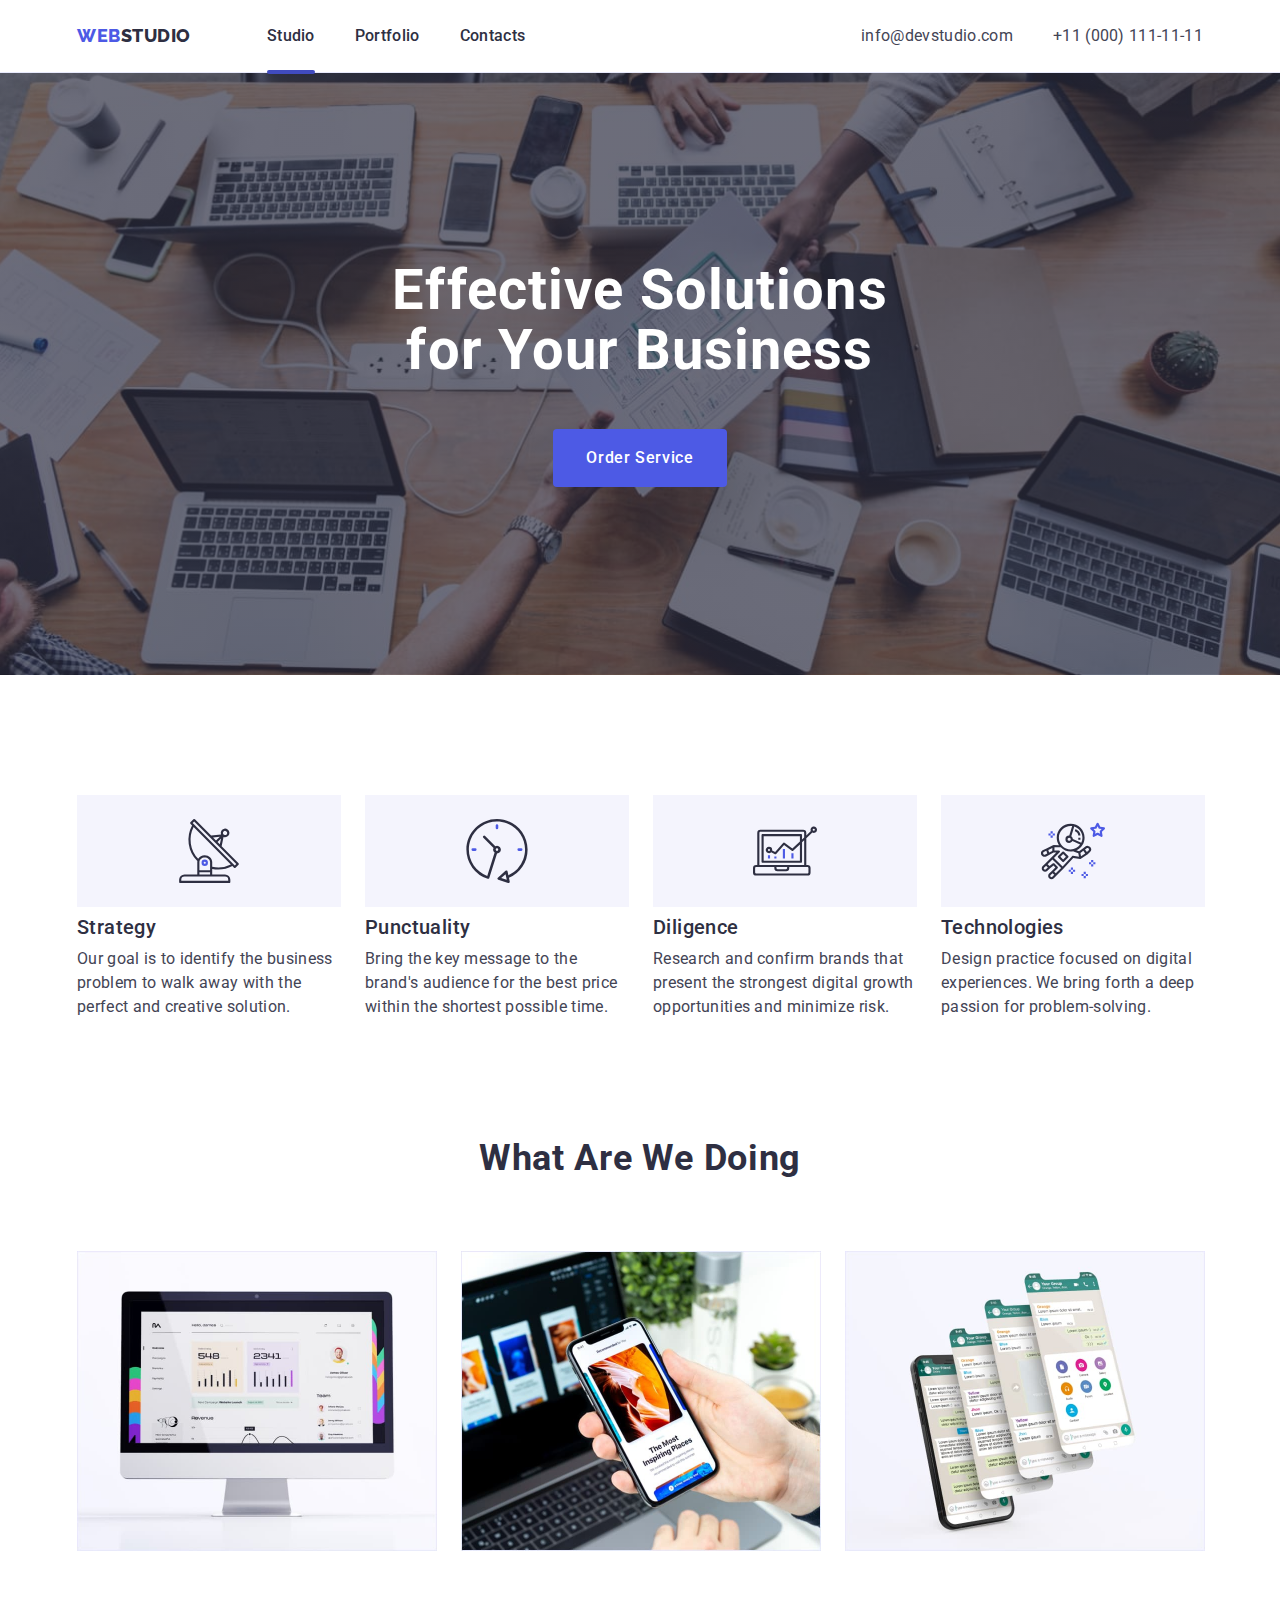
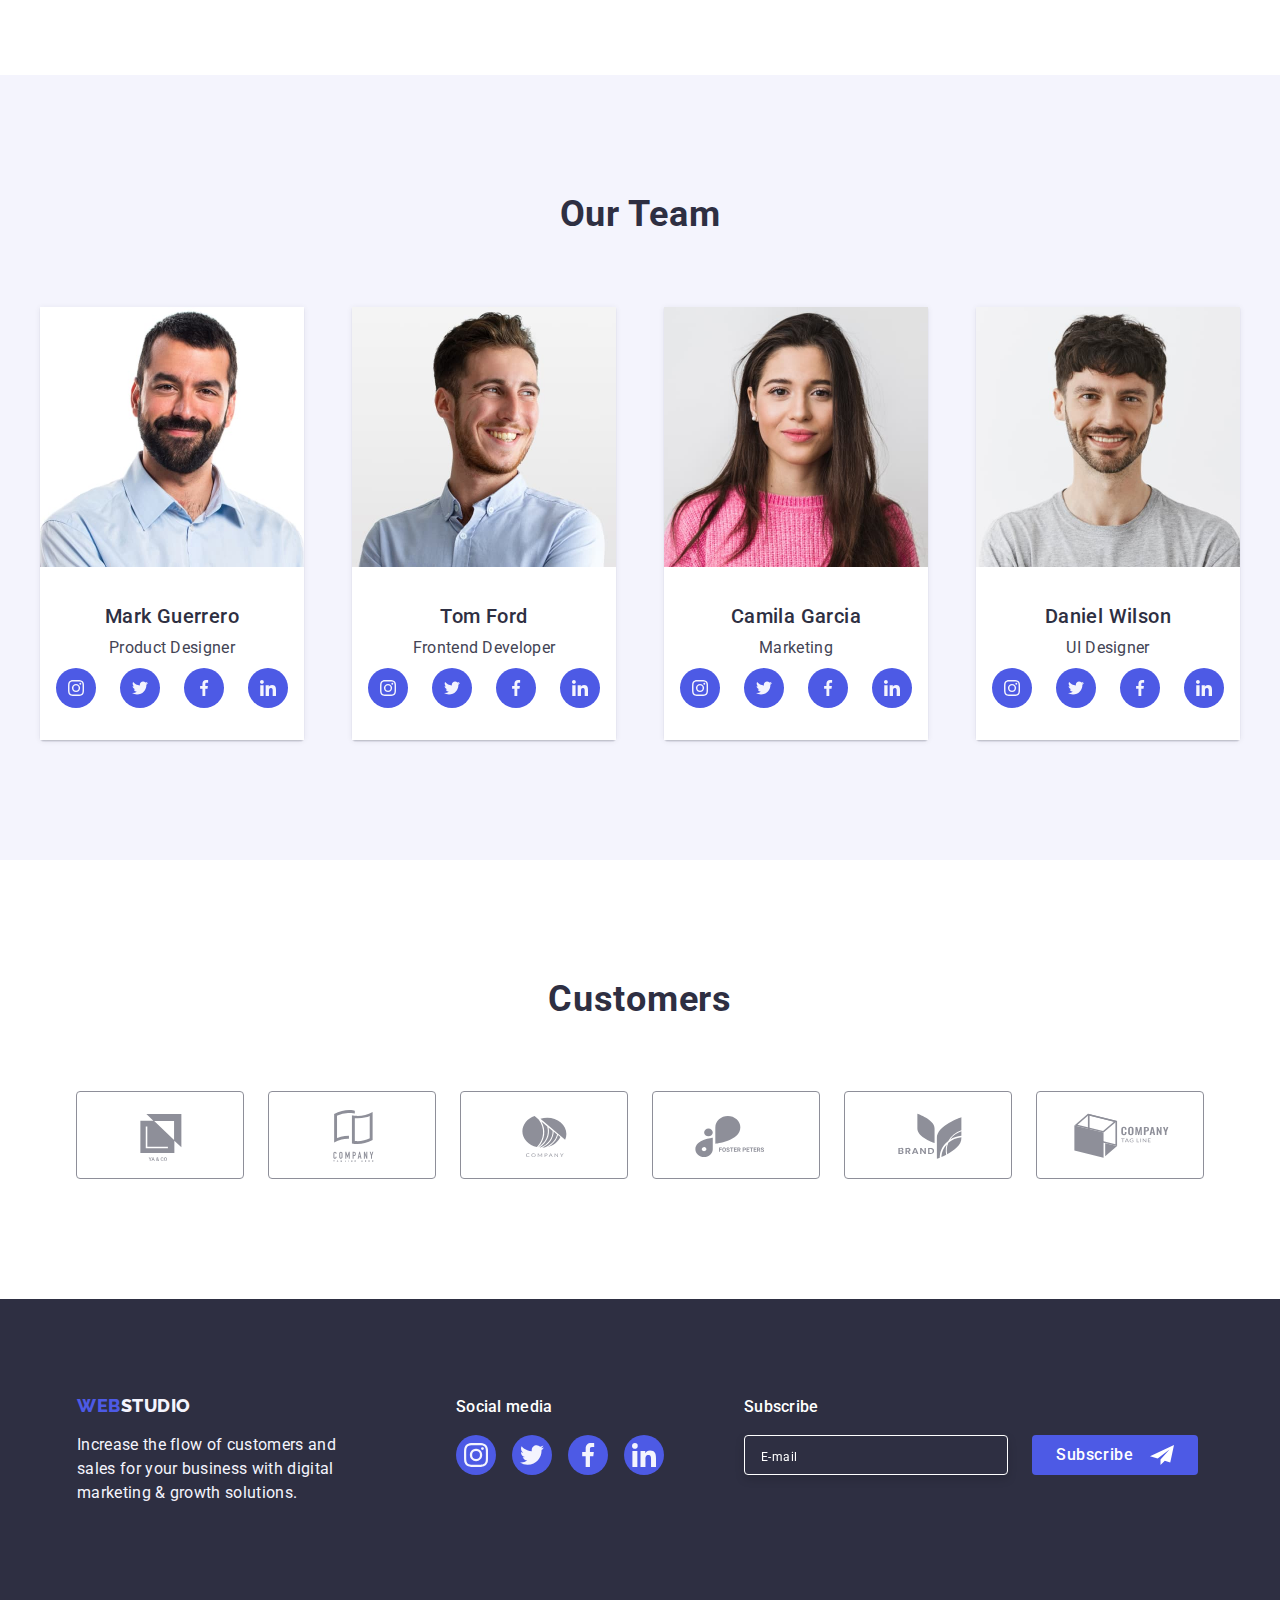
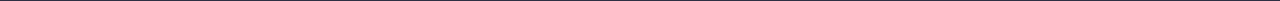
==== commit 217c63ba: "1" ====
--- a/index.html
+++ b/index.html
@@ -584,8 +584,8 @@
         </div>
       </div>
     </footer>
-
-    <!-- <div class="backdrop is-hidden" data-modal>
+<!-- 
+    <div class="backdrop is-hidden" data-modal>
       <div class="modal">
         <div class="modal-content">
           <button type="button" class="modal-btn" data-modal-close>
@@ -673,7 +673,7 @@
         </div>
       </div>
     </div> 
-       <script src="./js/modal.js"></script>   -->  
+       <script src="./js/modal.js"></script>    -->
       <script src="./js/modal-menu.js"></script>
     </main>
   </body>
--- a/css/styles.css
+++ b/css/styles.css
@@ -1203,7 +1203,7 @@
     justify-content: center;
   }
   .subscribe-form-input {
-    width: 398px;
+    width: 100%;
     height: 40px;
     border: 1px solid #ffffff;
     filter: drop-shadow(0px 4px 4px rgba(0, 0, 0, 0.15));
@@ -1277,171 +1277,204 @@
   }
 }
 
-/*.footer {
-  background-color: var(--navy-blue-color);
-  padding-top: 100px;
-  padding-bottom: 100px;
-  display: flex;
-}
-
-.bottom-container {
-  display: flex;
-}
-
-.studio-botton {
-  font-family: "Raleway";
-  font-weight: 800;
-  font-size: 18px;
-  line-height: 1.2;
-  letter-spacing: 0.03em;
-  text-transform: uppercase;
-  color: var(--cloud-color);
-}
-
-.footer-text {
-  margin-top: 16px;
-  margin-bottom: 0px;
-  font-size: 16px;
-  line-height: 1.5;
-  letter-spacing: var(--letter-spacing-p);
-  color: var(--cloud-color);
-}
-
-.footer-conteiner {
-  padding-left: 0px;
-  padding-right: 0px;
-}
-
-.social-footer {
-  gap: 16px;
-  display: flex;
-  justify-content: space-between;
-  margin-top: 16px;
-}
-
-.join-block {
-  margin-left: 120px;
-}
-
-.social-title {
-  font-weight: var(--font-weight-h);
-  font-size: 16px;
-  line-height: 1.5;
-  letter-spacing: var(--letter-spacing-p);
-  color: var(--white-color);
-}
-
-.card-social-footer {
-  display: flex;
-  align-items: center;
-  justify-content: center;
-  width: 40px;
-  height: 40px;
-  border-radius: 50%;
-  background-color: var(--iris-color);
-
-  transition-property: background-color;
-  transition-duration: 250ms;
-  transition-timing-function: cubic-bezier(0.4, 0, 0.2, 1);
-}
-
-.card-social-footer:hover,
-.card-social-footer:focus {
-  background-color: var(--green-color);
-}
-
-
-
-.subscribe {
-  margin-left: 80px;
-}
-
-.social-title-sb {
-  font-weight: var(--font-weight-h);
-  font-size: 16px;
-  line-height: 1.5;
-  letter-spacing: var(--letter-spacing-p);
-  color: var(--white-color);
-  margin-bottom: 16px;
-}
-
-.subscribe-form {
-  display: flex;
-  flex-wrap: wrap;
-}
-.subscribe-form-input {
-  margin-right: 24px;
-  width: 264px;
-  height: 40px;
-  border: 1px solid #ffffff;
-  filter: drop-shadow(0px 4px 4px rgba(0, 0, 0, 0.15));
-  border-radius: 4px;
-  color: var(--white-color);
-  background-color: var(--navy-blue-color);
-  outline: none;
-  padding-left: 16px;
-
-  transition-property: border;
-  transition-duration: 250ms;
-  transition-timing-function: cubic-bezier(0.4, 0, 0.2, 1);
-}
-
-.subscribe-form-input:hover,
-.subscribe-form-input:focus {
-  border: 1px solid var(--ocean-color);
-}
-
-.subscribe-form-input::placeholder {
-  color: var(--white-color);
-  font-weight: 400;
-  font-size: 12px;
-  line-height: 2;
-  display: flex;
-  align-items: center;
-  letter-spacing: 0.04em;
-}
-
-.subscribe-form__btn {
-  display: flex;
-  flex-direction: row;
-  justify-content: center;
-  align-items: center;
-  padding: 8px 24px;
-  gap: 16px;
-  border: none;
-  background: var(--iris-color);
-  border-radius: 4px;
-
-  transition-property: background-color;
-  transition-duration: 250ms;
-  transition-timing-function: cubic-bezier(0.4, 0, 0.2, 1);
-}
-
-.subscribe-form__btn:hover,
-.subscribe-form__btn:focus {
-  background: var(--ocean-color);
-}
-
-.subscribe-form__btn::after {
-  content: "";
-  background: url(../images/Frame1.svg);
-  background-repeat: no-repeat;
-  background-position: center;
-  width: 24px;
-  height: 24px;
-  display: block;
-}
-
-.join-block__subscribe {
-  font-weight: 500;
-  font-size: 16px;
-  line-height: 1.5;
-  display: flex;
-  align-items: center;
-  text-align: center;
-  letter-spacing: 0.04em;
-  color: #ffffff;
-}
+@media screen and (min-width: 769px) {
+  *.footer {
+    background-color: var(--navy-blue-color);
+    padding-top: 96px;
+    padding-bottom: 96px;
+  }
+
+  .bottom-container {
+    display: flex;
+    flex-wrap: wrap;
+    justify-content: left;
+    padding-left: 108px;
+  }
+
+  .footer-join {
+    display: flex;
+    justify-content: center;
+  }
+
+  .studio-botton {
+    font-family: "Raleway";
+    font-weight: 800;
+    font-size: 18px;
+    line-height: 1.2;
+    letter-spacing: 0.03em;
+    text-transform: uppercase;
+    color: var(--cloud-color);
+  }
+
+  .footer-text {
+    margin-top: 16px;
+    margin-bottom: 0px;
+    font-size: 16px;
+    line-height: 1.5;
+    letter-spacing: var(--letter-spacing-p);
+    color: var(--cloud-color);
+  }
+
+  .footer-conteiner {
+    padding-left: 0px;
+    padding-right: 0px;
+    margin-bottom: 72px;
+  }
+
+  .social-footer {
+    gap: 16px;
+    display: flex;
+    justify-content: space-between;
+    margin-top: 16px;
+  }
+
+  .join-block {
+    margin-left: 24px;
+  }
+
+  .social-title {
+    font-weight: var(--font-weight-h);
+    font-size: 16px;
+    line-height: 1.5;
+    letter-spacing: var(--letter-spacing-p);
+    color: var(--white-color);
+  }
+
+  .card-social-footer {
+    display: flex;
+    align-items: center;
+    justify-content: center;
+    width: 40px;
+    height: 40px;
+    border-radius: 50%;
+    background-color: var(--iris-color);
+
+    transition-property: background-color;
+    transition-duration: 250ms;
+    transition-timing-function: cubic-bezier(0.4, 0, 0.2, 1);
+  }
+
+  .card-social-footer:hover,
+  .card-social-footer:focus {
+    background-color: var(--green-color);
+  }
+
+  .subscribe {
+  }
+
+  .social-title-sb {
+    font-weight: var(--font-weight-h);
+    font-size: 16px;
+    line-height: 1.5;
+    letter-spacing: var(--letter-spacing-p);
+    color: var(--white-color);
+    margin-bottom: 16px;
+  }
+
+  .subscribe-form {
+    display: flex;
+    flex-wrap: wrap;
+  }
+  .subscribe-form-input {
+    margin-right: 24px;
+    width: 264px;
+    height: 40px;
+    border: 1px solid #ffffff;
+    filter: drop-shadow(0px 4px 4px rgba(0, 0, 0, 0.15));
+    border-radius: 4px;
+    color: var(--white-color);
+    background-color: var(--navy-blue-color);
+    outline: none;
+    padding-left: 16px;
+
+    transition-property: border;
+    transition-duration: 250ms;
+    transition-timing-function: cubic-bezier(0.4, 0, 0.2, 1);
+  }
+
+  .subscribe-form-input:hover,
+  .subscribe-form-input:focus {
+    border: 1px solid var(--ocean-color);
+  }
+
+  .subscribe-form-input::placeholder {
+    color: var(--white-color);
+    font-weight: 400;
+    font-size: 12px;
+    line-height: 2;
+    display: flex;
+    align-items: center;
+    letter-spacing: 0.04em;
+  }
+
+  .subscribe-form__btn {
+    display: flex;
+    flex-direction: row;
+    justify-content: center;
+    align-items: center;
+    padding: 8px 24px;
+    gap: 16px;
+    border: none;
+    background: var(--iris-color);
+    border-radius: 4px;
+
+    transition-property: background-color;
+    transition-duration: 250ms;
+    transition-timing-function: cubic-bezier(0.4, 0, 0.2, 1);
+  }
+
+  .subscribe-form__btn:hover,
+  .subscribe-form__btn:focus {
+    background: var(--ocean-color);
+  }
+
+  .subscribe-form__btn::after {
+    content: "";
+    background: url(../images/Frame1.svg);
+    background-repeat: no-repeat;
+    background-position: center;
+    width: 24px;
+    height: 24px;
+    display: block;
+  }
+
+  .join-block__subscribe {
+    font-weight: 500;
+    font-size: 16px;
+    line-height: 1.5;
+    display: flex;
+    align-items: center;
+    text-align: center;
+    letter-spacing: 0.04em;
+    color: #ffffff;
+  }
+}
+
+@media screen and (min-width: 1200px) {
+  .bottom-container {
+    padding-left: 16px;
+    flex-wrap: nowrap;
+  }
+
+  .footer-conteiner {
+    margin-bottom: 0;
+    margin-right: 120px;
+  }
+
+  .join-block {
+    margin-left: 0;
+  }
+
+  .subscribe {
+    margin-left: 80px;
+  }
+
+  .subscribe-form {
+    display: flex;
+    flex-wrap: nowrap;
+  }
+}
+
 /*portfolio*/
 
 .portfolio {
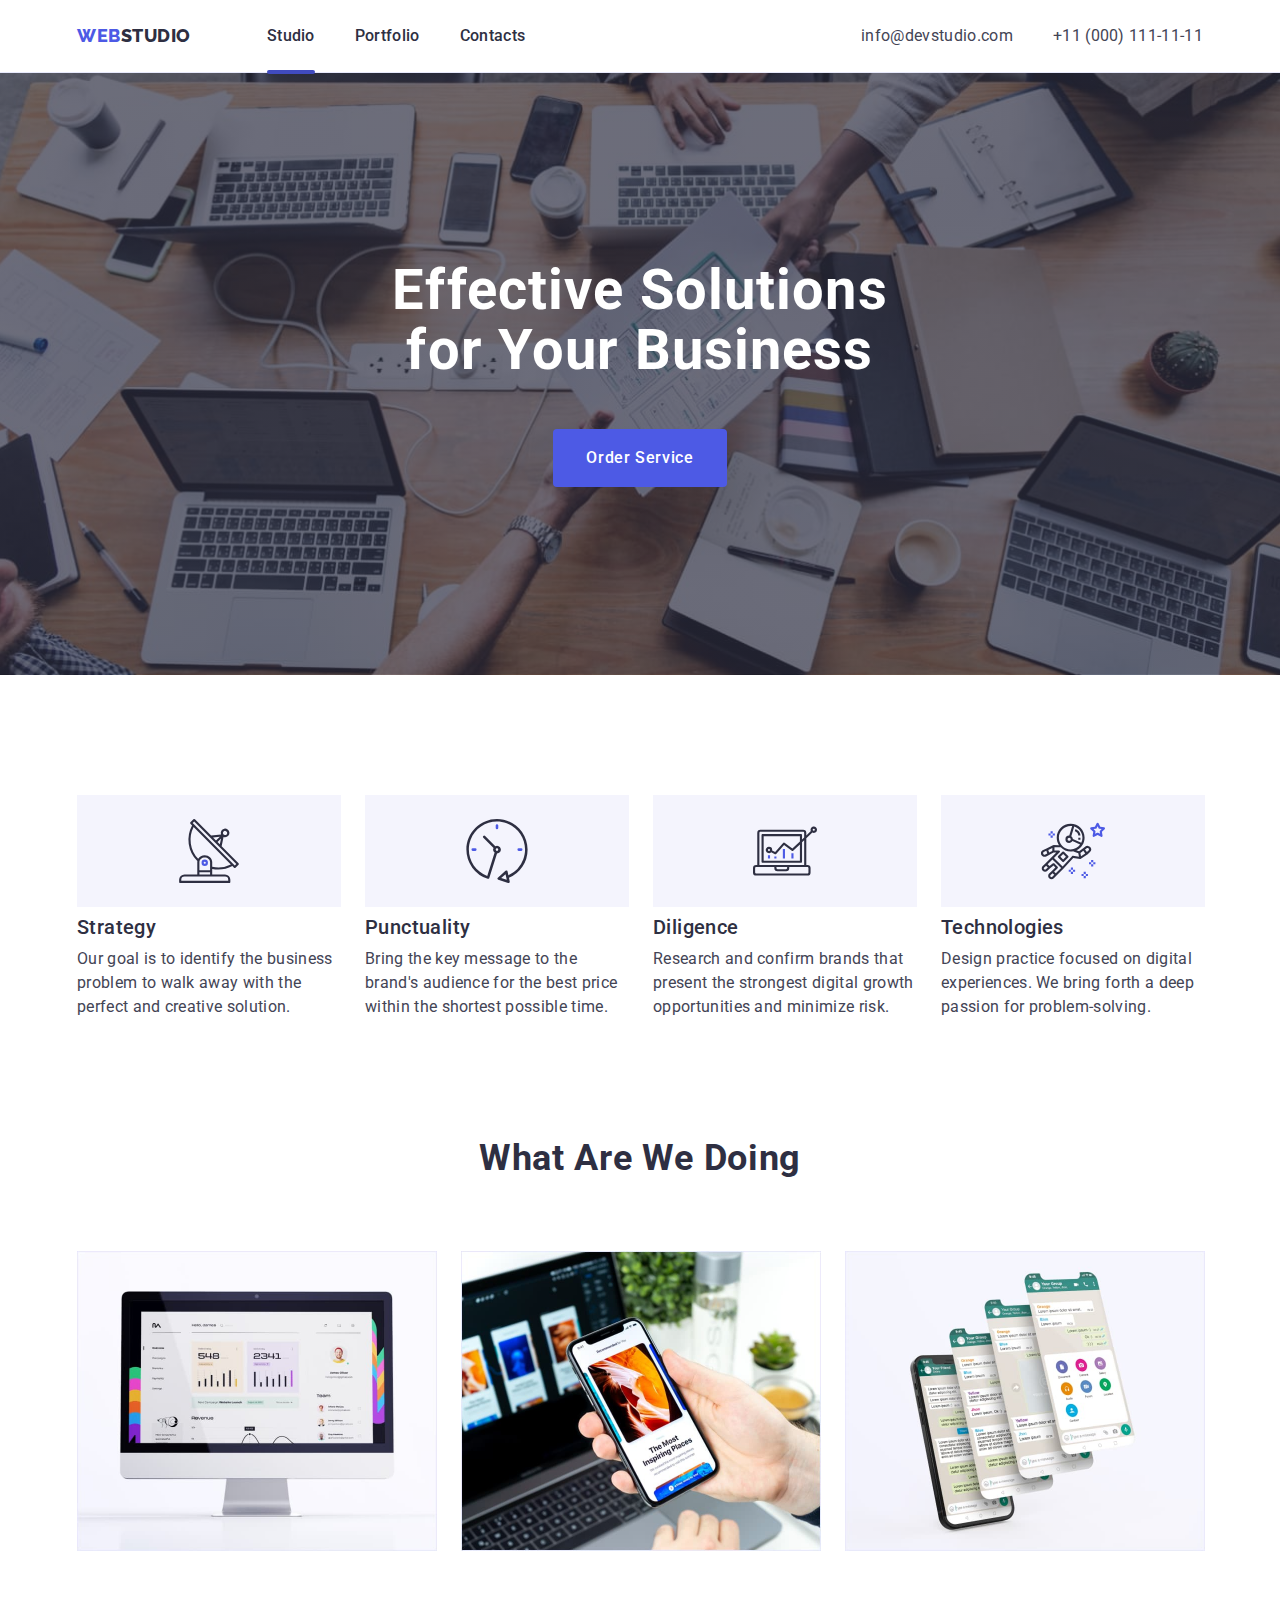
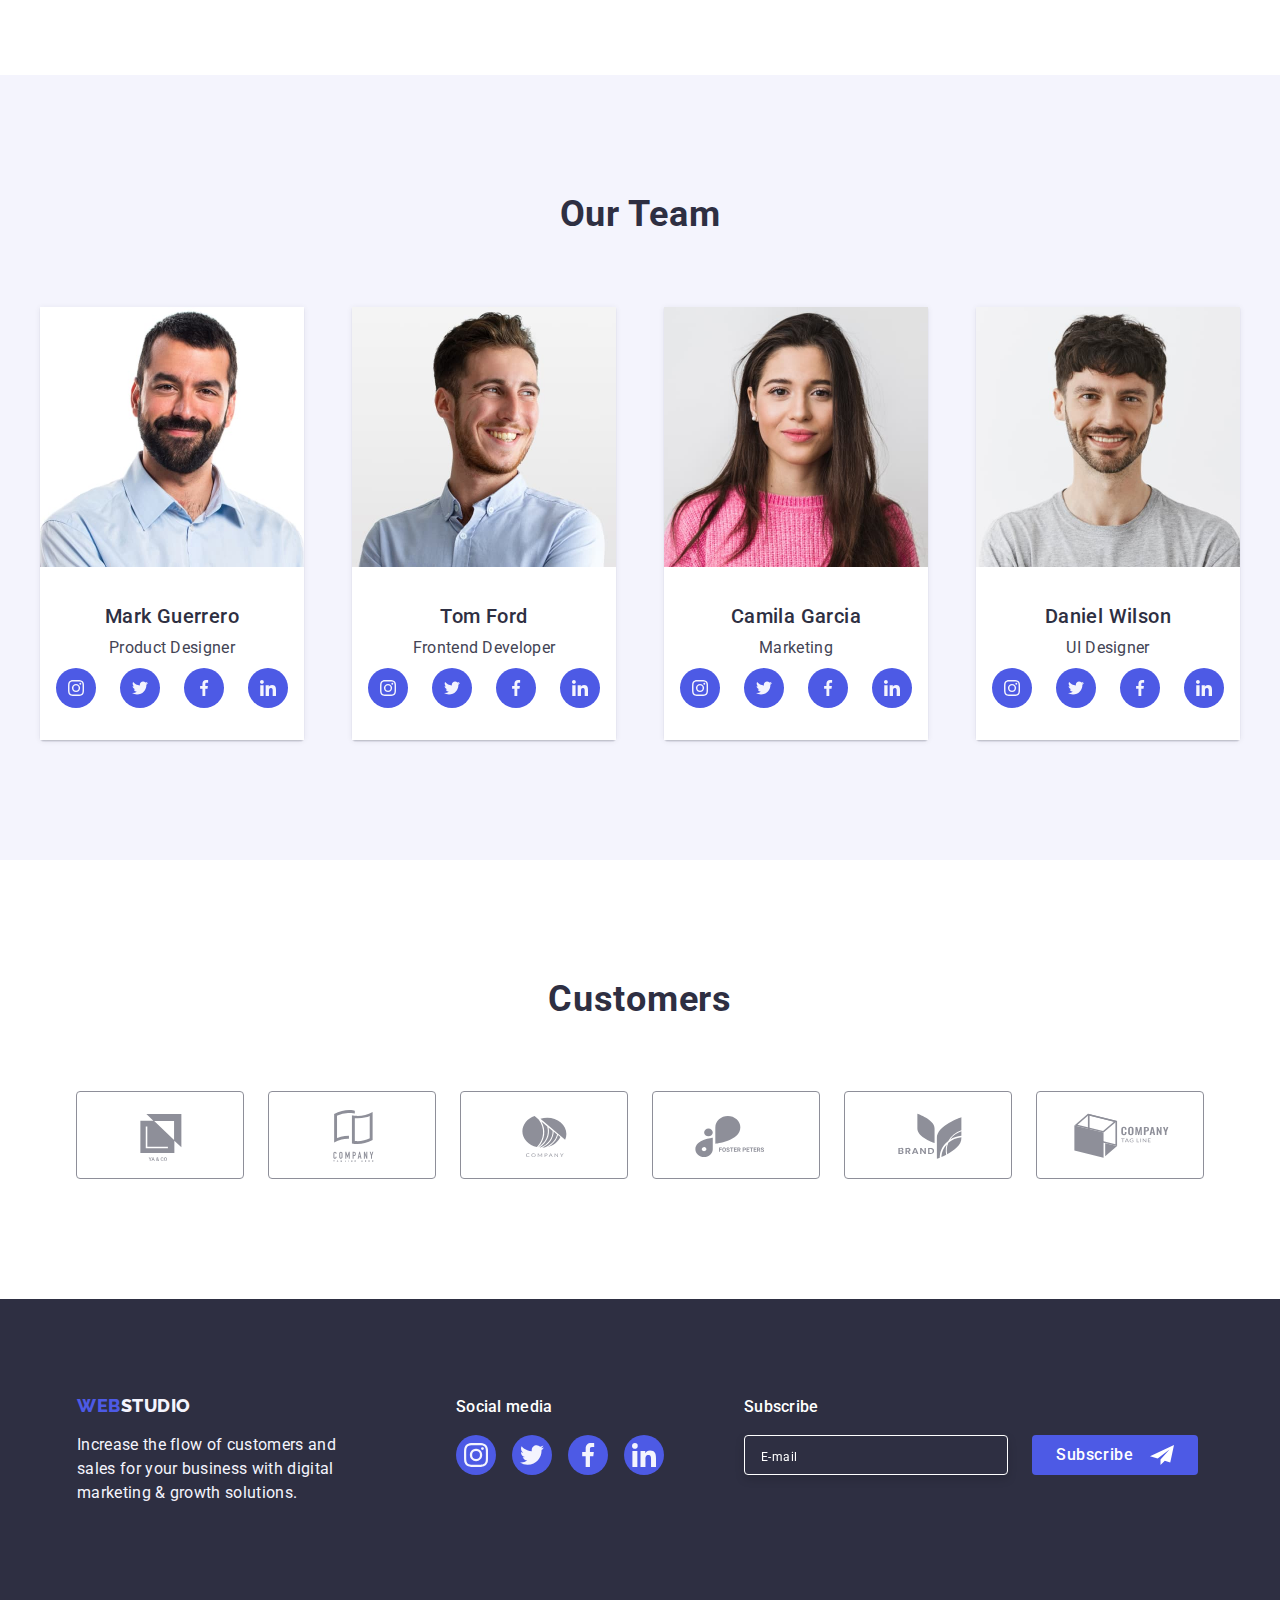
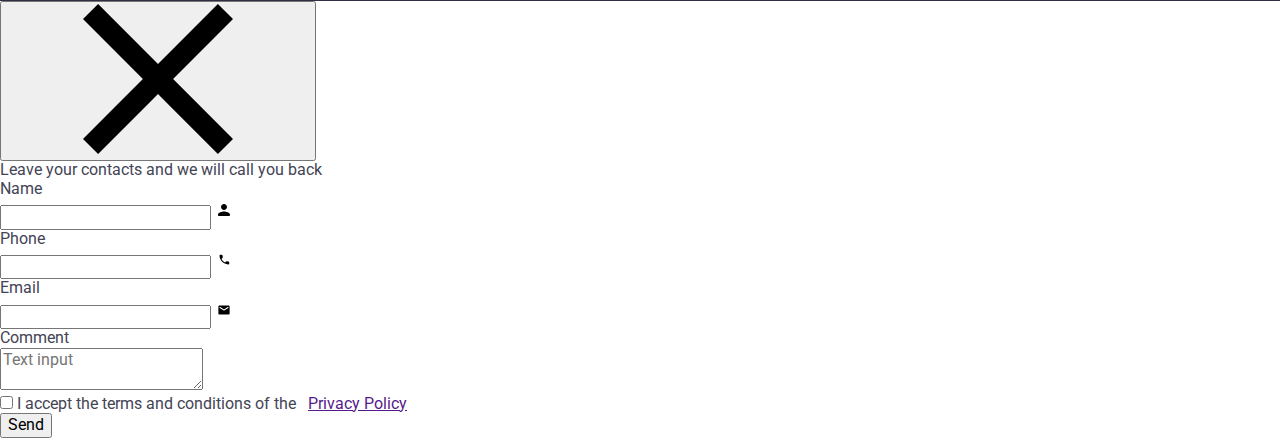
==== commit d37ee7da: "1" ====
--- a/index.html
+++ b/index.html
@@ -584,7 +584,8 @@
         </div>
       </div>
     </footer>
-<!-- 
+
+
     <div class="backdrop is-hidden" data-modal>
       <div class="modal">
         <div class="modal-content">
@@ -673,7 +674,7 @@
         </div>
       </div>
     </div> 
-       <script src="./js/modal.js"></script>    -->
+       <script src="./js/modal.js"></script>   
       <script src="./js/modal-menu.js"></script>
     </main>
   </body>
--- a/css/styles.css
+++ b/css/styles.css
@@ -1475,6 +1475,256 @@
   }
 }
 
+/******************MODAL*****************/
+
+@media screen and (max-width: 768px) {
+  .backdrop {
+    position: fixed;
+    top: 0px;
+    left: 0px;
+    width: 100%;
+    height: 100%;
+    background-color: rgba(34, 23, 23, 0.137);
+    transition-duration: 250ms;
+    transition-property: opacity, visibility;
+    transition-timing-function: cubic-bezier(0.4, 0, 0.2, 1);
+  }
+
+  .backdrop.is-hidden {
+    opacity: 0;
+    pointer-events: none;
+    visibility: hidden;
+  }
+
+  .modal {
+    position: absolute;
+    top: 50%;
+    left: 50%;
+    transform: translate(-50%, -50%);
+
+    width: 392px;
+    min-height: 586px;
+
+    background: var(--dairy);
+    box-shadow: 0px 1px 1px rgba(0, 0, 0, 0.14), 0px 1px 3px rgba(0, 0, 0, 0.12),
+      0px 2px 1px rgba(0, 0, 0, 0.2);
+    border-radius: 4px;
+  }
+
+  .modal-content {
+    width: 100%;
+    height: 100%;
+    position: relative;
+    padding-top: 24px;
+    padding-bottom: 24px;
+    padding-right: 16px;
+    padding-left: 16px;
+  }
+
+  .modal-btn {
+    position: absolute;
+    width: 24px;
+    height: 24px;
+    top: 24px;
+    right: 24px;
+    border-radius: 50%;
+    background-color: var(--cornflower-color);
+    border: 1px solid rgba(0, 0, 0, 0.1);
+    display: flex;
+    align-items: center;
+    justify-content: center;
+    fill: var(--navy-blue-color);
+    cursor: pointer;
+    transition-property: fill, background-color;
+    transition-duration: 250ms;
+    transition-timing-function: cubic-bezier(0.4, 0, 0.2, 1);
+  }
+
+  .modal-btn:hover {
+    background-color: var(--ocean-color);
+    fill: var(--white-color);
+  }
+
+  .modal-title {
+    font-weight: var(--font-weight-h);
+    font-size: 16px;
+    line-height: 1.5;
+    text-align: center;
+    letter-spacing: var(--letter-spacing-p);
+    color: var(--navy-blue-color);
+
+    padding-top: 48px;
+    margin-bottom: 16px;
+  }
+
+  .contact-form {
+    display: flex;
+    flex-direction: column;
+  }
+
+  .contact-form-wrapper {
+    display: flex;
+    flex-direction: column;
+    margin-bottom: 8px;
+  }
+
+  .label-name {
+    font-weight: 400;
+    font-size: 12px;
+    line-height: 1.2;
+    letter-spacing: 0.04em;
+    color: #8e8f99;
+    margin-bottom: 4px;
+  }
+
+  .contact-form-wrapper:nth-of-type(4) {
+    margin-bottom: 18px;
+  }
+
+  .contact-form-wrapper:nth-of-type(5) {
+    margin-bottom: 24px;
+  }
+
+  .contact-form-icWrapper {
+    position: relative;
+  }
+
+  .contact-form-icon {
+    position: absolute;
+    left: 16px;
+    top: 8px;
+    bottom: 8px;
+    fill: var(--navy-blue-color);
+
+    transition-property: fill;
+    transition-duration: 250ms;
+    transition-timing-function: cubic-bezier(0.4, 0, 0.2, 1);
+  }
+
+  .contact-form-input {
+    width: 100%;
+    height: 40px;
+    border: 1px solid rgba(46, 47, 66, 0.4);
+    border-radius: 4px;
+    padding-left: 38px;
+
+    transition-property: border;
+    transition-duration: 250ms;
+    transition-timing-function: cubic-bezier(0.4, 0, 0.2, 1);
+  }
+
+  .contact-form-input:hover,
+  .contact-form-input:focus {
+    outline: none;
+    border: 1px solid var(--iris-color);
+  }
+
+  .contact-form-input:hover + .contact-form-icon,
+  .contact-form-input:focus + .contact-form-icon {
+    fill: var(--iris-color);
+  }
+
+  .contact-form__button {
+    width: 169px;
+    height: 56px;
+    background: var(--iris-color);
+    box-shadow: 0px 4px 4px rgba(0, 0, 0, 0.15);
+    border-radius: 4px;
+    border: rgba(0, 0, 0, 0);
+    font-weight: 500;
+    font-size: 16px;
+    line-height: 1.5;
+    display: flex;
+    justify-content: center;
+    align-items: center;
+    letter-spacing: 0.04em;
+    color: var(--white-color);
+    margin-right: auto;
+    margin-bottom: 0px;
+    margin-left: auto;
+
+    transition-property: box-shadow, background-color;
+    transition-duration: 250ms;
+    transition-timing-function: cubic-bezier(0.4, 0, 0.2, 1);
+  }
+
+  .contact-form__button:hover,
+  .contact-form__button:focus {
+    background-color: var(--ocean-color);
+  }
+
+  .contact-form-comment {
+    width: 100%;
+    height: 120px;
+
+    border: 1px solid rgba(46, 47, 66, 0.4);
+    border-radius: 4px;
+    padding-left: 16px;
+    padding-top: 8px;
+    resize: none;
+
+    font-weight: 400;
+    font-size: 12px;
+    line-height: 1.2;
+    letter-spacing: 0.04em;
+    color: rgba(46, 47, 66, 0.4);
+
+    transition-property: border;
+    transition-duration: 250ms;
+    transition-timing-function: cubic-bezier(0.4, 0, 0.2, 1);
+  }
+
+  .contact-form-comment::placeholder {
+    color: rgba(46, 47, 66, 0.4);
+  }
+
+  .contact-form-comment:hover,
+  .contact-form-comment:focus {
+    border: 1px solid var(--iris-color);
+    outline: none;
+  }
+
+  .label-policy {
+    display: flex;
+    align-items: center;
+    font-weight: 400;
+    font-size: 12px;
+    line-height: 1.2;
+    letter-spacing: 0.04em;
+    color: #8e8f99;
+    cursor: pointer;
+  }
+
+  .label-policy::before {
+    content: "";
+    width: 16px;
+    height: 16px;
+    display: block;
+    border: 1px solid rgba(46, 47, 66, 0.4);
+    border-radius: 2px;
+    margin-right: 8px;
+    background-repeat: no-repeat;
+    background-position: center;
+
+    transition-property: border;
+    transition-duration: 250ms;
+    transition-timing-function: cubic-bezier(0.4, 0, 0.2, 1);
+  }
+
+  .policy-link {
+    color: var(--iris-color);
+  }
+
+  .contact-form-policy:checked + .label-policy::before {
+    background-image: url(../images/Vectorr.svg);
+    background-color: var(--ocean-color);
+  }
+
+  .contact-form-policy {
+    appearance: none;
+  }
+}
+
 /*portfolio*/
 
 .portfolio {
@@ -1642,255 +1892,3 @@
   padding-left: 16px;
   padding-right: 16px;
 }
-
-/******************MODAL*****************/
-
-.backdrop {
-  position: fixed;
-  top: 0px;
-  left: 0px;
-  width: 100%;
-  height: 100%;
-  background-color: rgba(34, 23, 23, 0.137);
-  transition-duration: 250ms;
-  transition-property: opacity, visibility;
-  transition-timing-function: cubic-bezier(0.4, 0, 0.2, 1);
-}
-
-.backdrop.is-hidden {
-  opacity: 0;
-  pointer-events: none;
-  visibility: hidden;
-}
-
-.modal {
-  position: absolute;
-  top: 50%;
-  left: 50%;
-  transform: translate(-50%, -50%);
-
-  width: 408px;
-  min-height: 584px;
-
-  background: var(--dairy);
-  box-shadow: 0px 1px 1px rgba(0, 0, 0, 0.14), 0px 1px 3px rgba(0, 0, 0, 0.12),
-    0px 2px 1px rgba(0, 0, 0, 0.2);
-  border-radius: 4px;
-}
-
-.modal-content {
-  width: 100%;
-  height: 100%;
-  position: relative;
-  padding: 24px;
-}
-
-.modal-btn {
-  position: absolute;
-  width: 24px;
-  height: 24px;
-  top: 24px;
-  right: 24px;
-  border-radius: 50%;
-  background-color: var(--cornflower-color);
-  border: 1px solid rgba(0, 0, 0, 0.1);
-  display: flex;
-  align-items: center;
-  justify-content: center;
-  fill: var(--navy-blue-color);
-  cursor: pointer;
-  transition-property: fill, background-color;
-  transition-duration: 250ms;
-  transition-timing-function: cubic-bezier(0.4, 0, 0.2, 1);
-}
-
-.modal-btn:hover {
-  background-color: var(--ocean-color);
-  fill: var(--white-color);
-}
-
-/* .button-icon-close {
-} */
-
-.modal-title {
-  font-weight: var(--font-weight-h);
-  font-size: 16px;
-  line-height: 1.5;
-  text-align: center;
-  letter-spacing: var(--letter-spacing-p);
-  color: var(--navy-blue-color);
-
-  padding-top: 48px;
-  margin-bottom: 16px;
-}
-
-.contact-form {
-  display: flex;
-  flex-direction: column;
-}
-
-.contact-form-wrapper {
-  display: flex;
-  flex-direction: column;
-  margin-bottom: 8px;
-}
-
-.label-name {
-  font-weight: 400;
-  font-size: 12px;
-  line-height: 1.2;
-  letter-spacing: 0.04em;
-  color: #8e8f99;
-  margin-bottom: 4px;
-}
-
-.contact-form-wrapper:nth-of-type(4) {
-  margin-bottom: 16px;
-}
-
-.contact-form-wrapper:nth-of-type(5) {
-  margin-bottom: 24px;
-}
-
-.contact-form-icWrapper {
-  position: relative;
-}
-
-.contact-form-icon {
-  position: absolute;
-  left: 16px;
-  top: 8px;
-  bottom: 8px;
-  fill: var(--navy-blue-color);
-
-  transition-property: fill;
-  transition-duration: 250ms;
-  transition-timing-function: cubic-bezier(0.4, 0, 0.2, 1);
-}
-
-.contact-form-input {
-  width: 100%;
-  height: 40px;
-  border: 1px solid rgba(46, 47, 66, 0.4);
-  border-radius: 4px;
-  padding-left: 38px;
-
-  transition-property: border;
-  transition-duration: 250ms;
-  transition-timing-function: cubic-bezier(0.4, 0, 0.2, 1);
-}
-
-.contact-form-input:hover,
-.contact-form-input:focus {
-  outline: none;
-  border: 1px solid var(--iris-color);
-}
-
-.contact-form-input:hover + .contact-form-icon,
-.contact-form-input:focus + .contact-form-icon {
-  fill: var(--iris-color);
-}
-
-.contact-form__button {
-  width: 169px;
-  height: 56px;
-  background: var(--iris-color);
-  box-shadow: 0px 4px 4px rgba(0, 0, 0, 0.15);
-  border-radius: 4px;
-  border: rgba(0, 0, 0, 0);
-  font-weight: 500;
-  font-size: 16px;
-  line-height: 1.5;
-  display: flex;
-  justify-content: center;
-  align-items: center;
-  letter-spacing: 0.04em;
-  color: var(--white-color);
-  margin-right: auto;
-  margin-bottom: 0px;
-  margin-left: auto;
-
-  transition-property: box-shadow, background-color;
-  transition-duration: 250ms;
-  transition-timing-function: cubic-bezier(0.4, 0, 0.2, 1);
-}
-
-.contact-form__button:hover,
-.contact-form__button:focus {
-  background-color: var(--ocean-color);
-}
-
-.contact-form-comment {
-  width: 100%;
-  height: 120px;
-
-  border: 1px solid rgba(46, 47, 66, 0.4);
-  border-radius: 4px;
-  padding-left: 16px;
-  padding-top: 8px;
-  resize: none;
-
-  font-weight: 400;
-  font-size: 12px;
-  line-height: 1.2;
-  letter-spacing: 0.04em;
-  color: rgba(46, 47, 66, 0.4);
-
-  transition-property: border;
-  transition-duration: 250ms;
-  transition-timing-function: cubic-bezier(0.4, 0, 0.2, 1);
-}
-
-.contact-form-comment::placeholder {
-  color: rgba(46, 47, 66, 0.4);
-}
-
-.contact-form-comment:hover,
-.contact-form-comment:focus {
-  border: 1px solid var(--iris-color);
-  outline: none;
-}
-
-.label-policy {
-  display: flex;
-  align-items: center;
-  font-weight: 400;
-  font-size: 12px;
-  line-height: 1.2;
-  letter-spacing: 0.04em;
-  color: #8e8f99;
-  cursor: pointer;
-}
-
-.label-policy::before {
-  content: "";
-  width: 16px;
-  height: 16px;
-  display: block;
-  border: 1px solid rgba(46, 47, 66, 0.4);
-  border-radius: 2px;
-  margin-right: 8px;
-  background-repeat: no-repeat;
-  background-position: center;
-
-  transition-property: border;
-  transition-duration: 250ms;
-  transition-timing-function: cubic-bezier(0.4, 0, 0.2, 1);
-}
-
-.policy-link {
-  color: var(--iris-color);
-}
-
-.contact-form-policy:checked + .label-policy::before {
-  background-image: url(../images/Vectorr.svg);
-  background-color: var(--ocean-color);
-}
-
-.contact-form-policy:hover + .label-policy::before {
-  border: 1px solid var(--ocean-color);
-}
-
-.contact-form-policy {
-  appearance: none;
-}
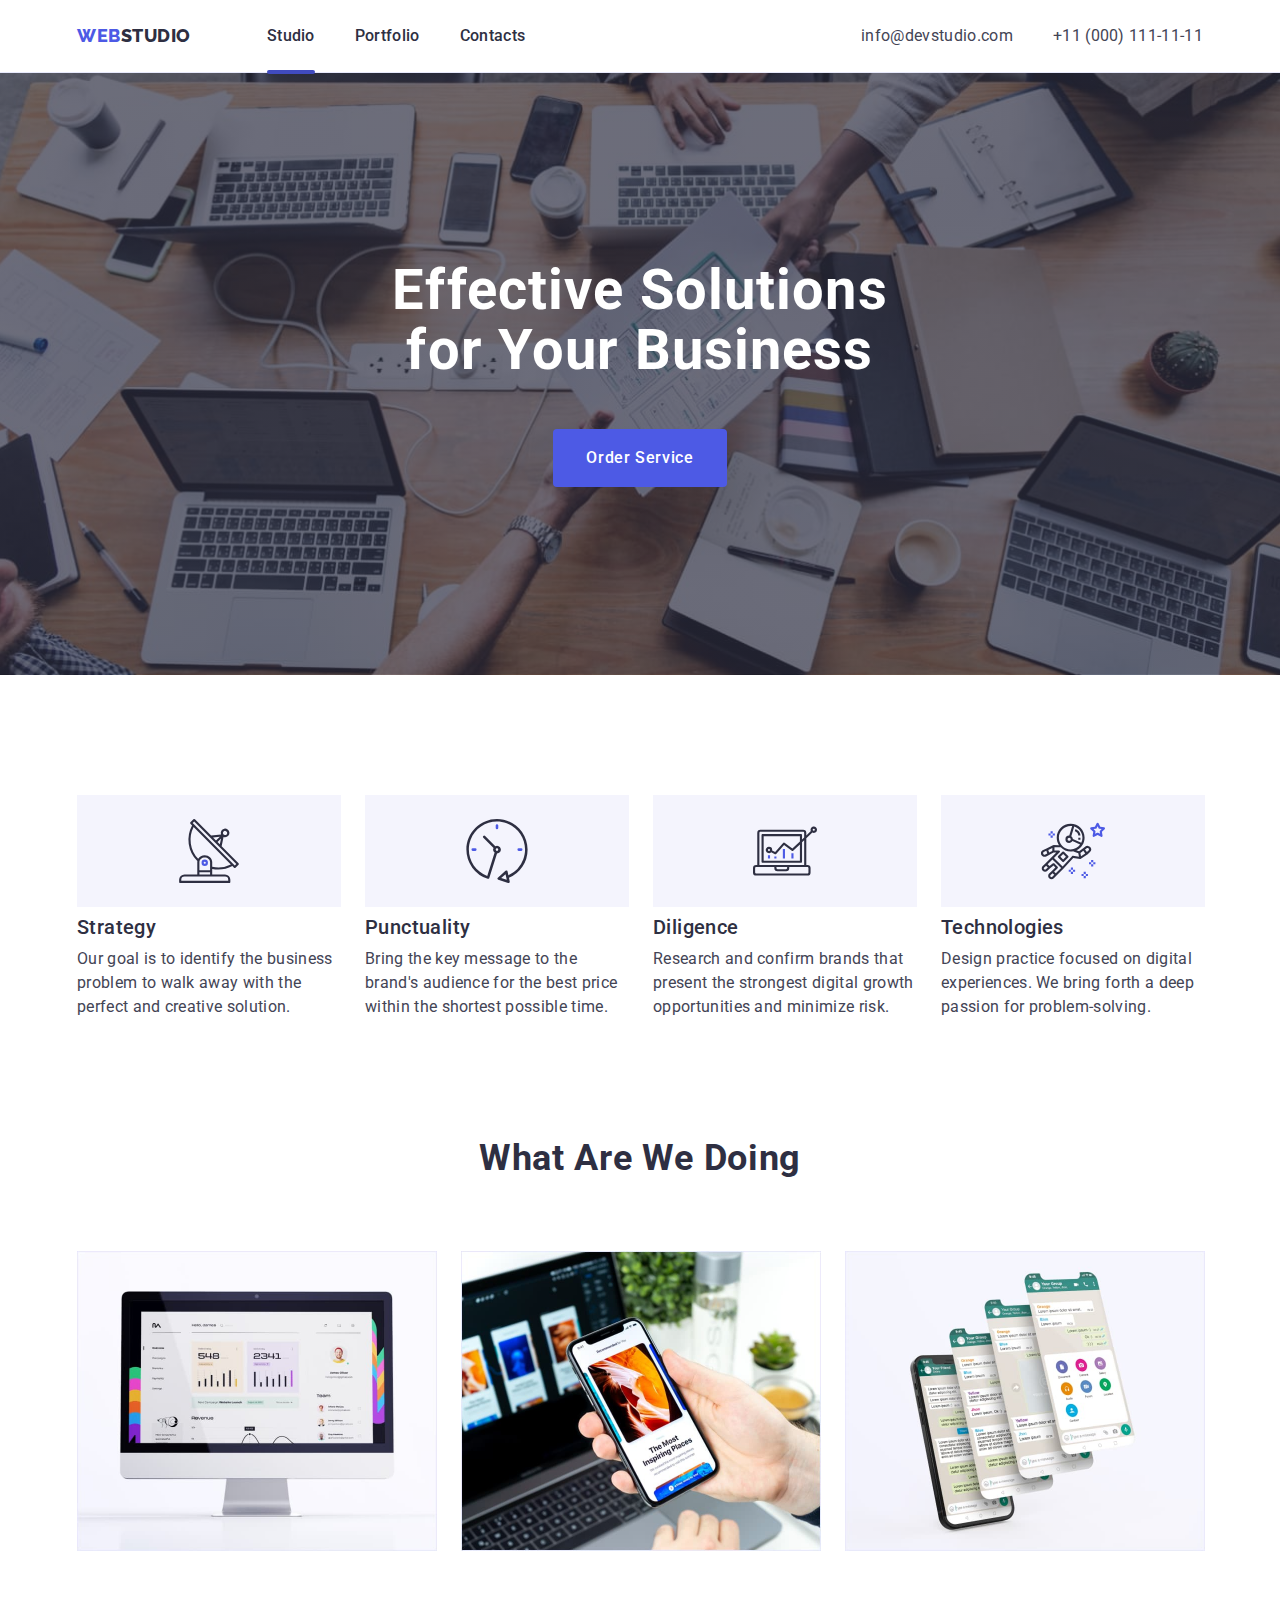
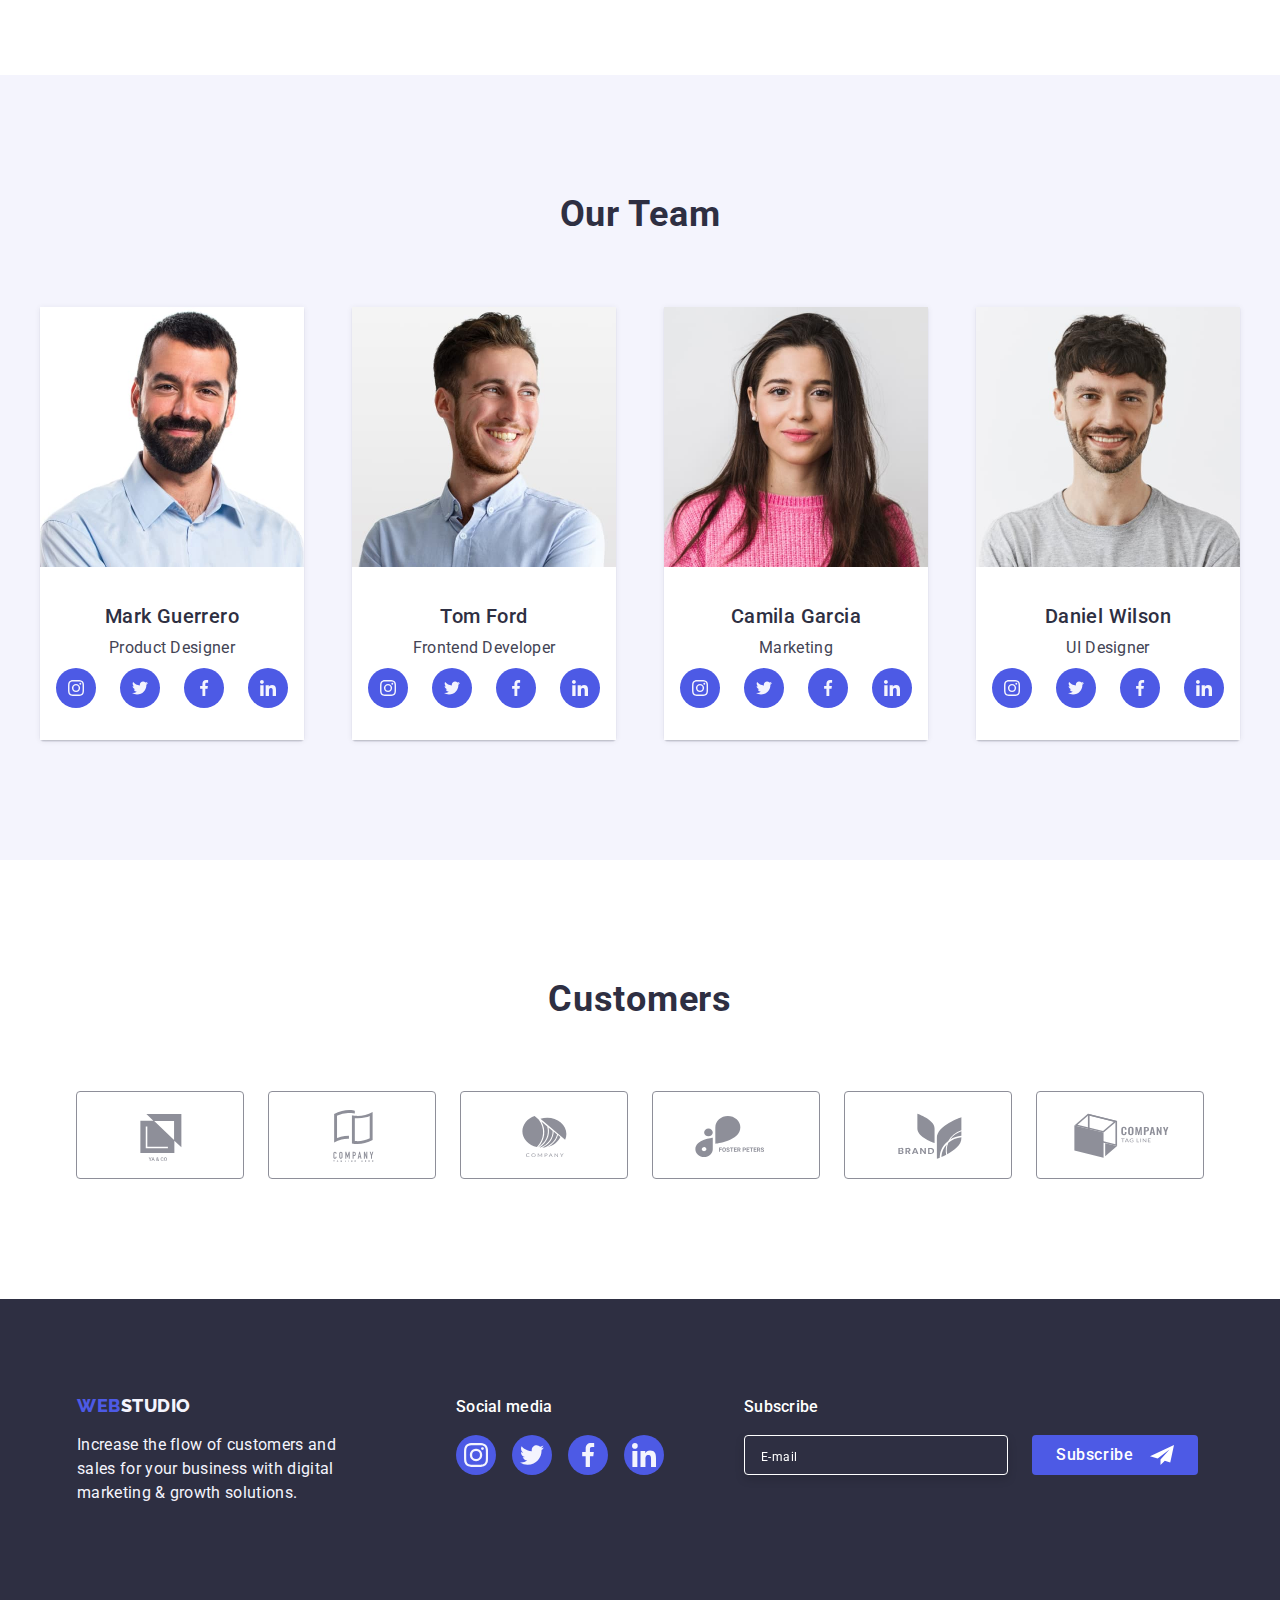
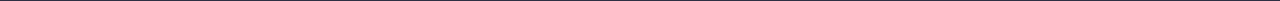
==== commit e5a438dd: "1" ====
--- a/index.html
+++ b/index.html
@@ -567,8 +567,9 @@
              </li>
            </ul>
          </div>
-        
        </div>
+
+       
         <div class="subscribe">
           <h3 class="social-title-sb">Subscribe</h3>
           <form class="subscribe-form">
@@ -676,6 +677,5 @@
     </div> 
        <script src="./js/modal.js"></script>   
       <script src="./js/modal-menu.js"></script>
-    </main>
   </body>
 </html>
--- a/css/styles.css
+++ b/css/styles.css
@@ -74,6 +74,7 @@
 .header {
   padding-top: 16px;
   padding-bottom: 16px;
+  border-bottom: 1px solid var(--cornflower-color);
 }
 
 .logo-top {
@@ -1725,6 +1726,269 @@
   }
 }
 
+@media screen and (min-width: 769px) {
+  .backdrop {
+    position: fixed;
+    top: 0px;
+    left: 0px;
+    width: 100%;
+    height: 100%;
+    background-color: rgba(34, 23, 23, 0.137);
+    transition-duration: 250ms;
+    transition-property: opacity, visibility;
+    transition-timing-function: cubic-bezier(0.4, 0, 0.2, 1);
+  }
+
+  .backdrop.is-hidden {
+    opacity: 0;
+    pointer-events: none;
+    visibility: hidden;
+  }
+
+  .modal {
+    position: absolute;
+    top: 50%;
+    left: 50%;
+    transform: translate(-50%, -50%);
+
+    width: 408px;
+    min-height: 586px;
+
+    background: var(--dairy);
+    box-shadow: 0px 1px 1px rgba(0, 0, 0, 0.14), 0px 1px 3px rgba(0, 0, 0, 0.12),
+      0px 2px 1px rgba(0, 0, 0, 0.2);
+    border-radius: 4px;
+  }
+
+  .modal-content {
+    width: 100%;
+    height: 100%;
+    position: relative;
+    padding: 24px;
+  }
+
+  .modal-btn {
+    position: absolute;
+    width: 24px;
+    height: 24px;
+    top: 24px;
+    right: 24px;
+    border-radius: 50%;
+    background-color: var(--cornflower-color);
+    border: 1px solid rgba(0, 0, 0, 0.1);
+    display: flex;
+    align-items: center;
+    justify-content: center;
+    fill: var(--navy-blue-color);
+    cursor: pointer;
+    transition-property: fill, background-color;
+    transition-duration: 250ms;
+    transition-timing-function: cubic-bezier(0.4, 0, 0.2, 1);
+  }
+
+  .modal-btn:hover {
+    background-color: var(--ocean-color);
+    fill: var(--white-color);
+  }
+
+  .button-icon-close {
+  }
+
+  .modal-title {
+    font-weight: var(--font-weight-h);
+    font-size: 16px;
+    line-height: 1.5;
+    text-align: center;
+    letter-spacing: var(--letter-spacing-p);
+    color: var(--navy-blue-color);
+
+    padding-top: 48px;
+    margin-bottom: 16px;
+  }
+
+  .contact-form {
+    display: flex;
+    flex-direction: column;
+  }
+
+  .contact-form-wrapper {
+    display: flex;
+    flex-direction: column;
+    margin-bottom: 8px;
+  }
+
+  .label-name {
+    font-weight: 400;
+    font-size: 12px;
+    line-height: 1.2;
+    letter-spacing: 0.04em;
+    color: #8e8f99;
+    margin-bottom: 4px;
+  }
+
+  .contact-form-wrapper:nth-of-type(4) {
+    margin-bottom: 18px;
+  }
+
+  .contact-form-wrapper:nth-of-type(5) {
+    margin-bottom: 24px;
+  }
+
+  .contact-form-icWrapper {
+    position: relative;
+  }
+
+  .contact-form-icon {
+    position: absolute;
+    left: 16px;
+    top: 8px;
+    bottom: 8px;
+    fill: var(--navy-blue-color);
+
+    transition-property: fill;
+    transition-duration: 250ms;
+    transition-timing-function: cubic-bezier(0.4, 0, 0.2, 1);
+  }
+
+  .contact-form-input {
+    width: 100%;
+    height: 40px;
+    border: 1px solid rgba(46, 47, 66, 0.4);
+    border-radius: 4px;
+    padding-left: 38px;
+
+    transition-property: border;
+    transition-duration: 250ms;
+    transition-timing-function: cubic-bezier(0.4, 0, 0.2, 1);
+  }
+
+  .contact-form-input:hover,
+  .contact-form-input:focus {
+    outline: none;
+    border: 1px solid var(--iris-color);
+  }
+
+  .contact-form-input:hover + .contact-form-icon,
+  .contact-form-input:focus + .contact-form-icon {
+    fill: var(--iris-color);
+  }
+
+  .contact-form__button {
+    width: 169px;
+    height: 56px;
+    background: var(--iris-color);
+    box-shadow: 0px 4px 4px rgba(0, 0, 0, 0.15);
+    border-radius: 4px;
+    border: rgba(0, 0, 0, 0);
+    font-weight: 500;
+    font-size: 16px;
+    line-height: 1.5;
+    display: flex;
+    justify-content: center;
+    align-items: center;
+    letter-spacing: 0.04em;
+    color: var(--white-color);
+    margin-right: auto;
+    margin-bottom: 0px;
+    margin-left: auto;
+
+    transition-property: box-shadow, background-color;
+    transition-duration: 250ms;
+    transition-timing-function: cubic-bezier(0.4, 0, 0.2, 1);
+  }
+
+  .contact-form__button:hover,
+  .contact-form__button:focus {
+    background-color: var(--ocean-color);
+  }
+
+  .contact-form-comment {
+    width: 100%;
+    height: 120px;
+
+    border: 1px solid rgba(46, 47, 66, 0.4);
+    border-radius: 4px;
+    padding-left: 16px;
+    padding-top: 8px;
+    resize: none;
+
+    font-weight: 400;
+    font-size: 12px;
+    line-height: 1.2;
+    letter-spacing: 0.04em;
+    color: rgba(46, 47, 66, 0.4);
+
+    transition-property: border;
+    transition-duration: 250ms;
+    transition-timing-function: cubic-bezier(0.4, 0, 0.2, 1);
+  }
+
+  .contact-form-comment::placeholder {
+    color: rgba(46, 47, 66, 0.4);
+  }
+
+  .contact-form-comment:hover,
+  .contact-form-comment:focus {
+    border: 1px solid var(--iris-color);
+    outline: none;
+  }
+
+  .label-policy {
+    display: flex;
+    align-items: center;
+    font-weight: 400;
+    font-size: 12px;
+    line-height: 1.2;
+    letter-spacing: 0.04em;
+    color: #8e8f99;
+    cursor: pointer;
+  }
+
+  .label-policy::before {
+    content: "";
+    width: 16px;
+    height: 16px;
+    display: block;
+    border: 1px solid rgba(46, 47, 66, 0.4);
+    border-radius: 2px;
+    margin-right: 8px;
+    background-repeat: no-repeat;
+    background-position: center;
+
+    transition-property: border;
+    transition-duration: 250ms;
+    transition-timing-function: cubic-bezier(0.4, 0, 0.2, 1);
+  }
+
+  .policy-link {
+    color: var(--iris-color);
+  }
+
+  .contact-form-policy:checked + .label-policy::before {
+    background-image: url(../images/Vectorr.svg);
+    background-color: var(--ocean-color);
+  }
+
+  .contact-form-policy:hover + .label-policy::before {
+    border: 1px solid var(--ocean-color);
+  }
+
+  .contact-form-policy {
+    appearance: none;
+  }
+}
+
+@media screen and (min-width: 1200px) {
+  .modal {
+    width: 408px;
+    min-height: 586px;
+  }
+
+  .contact-form-wrapper:nth-of-type(4) {
+    margin-bottom: 16px;
+  }
+}
+
 /*portfolio*/
 
 .portfolio {
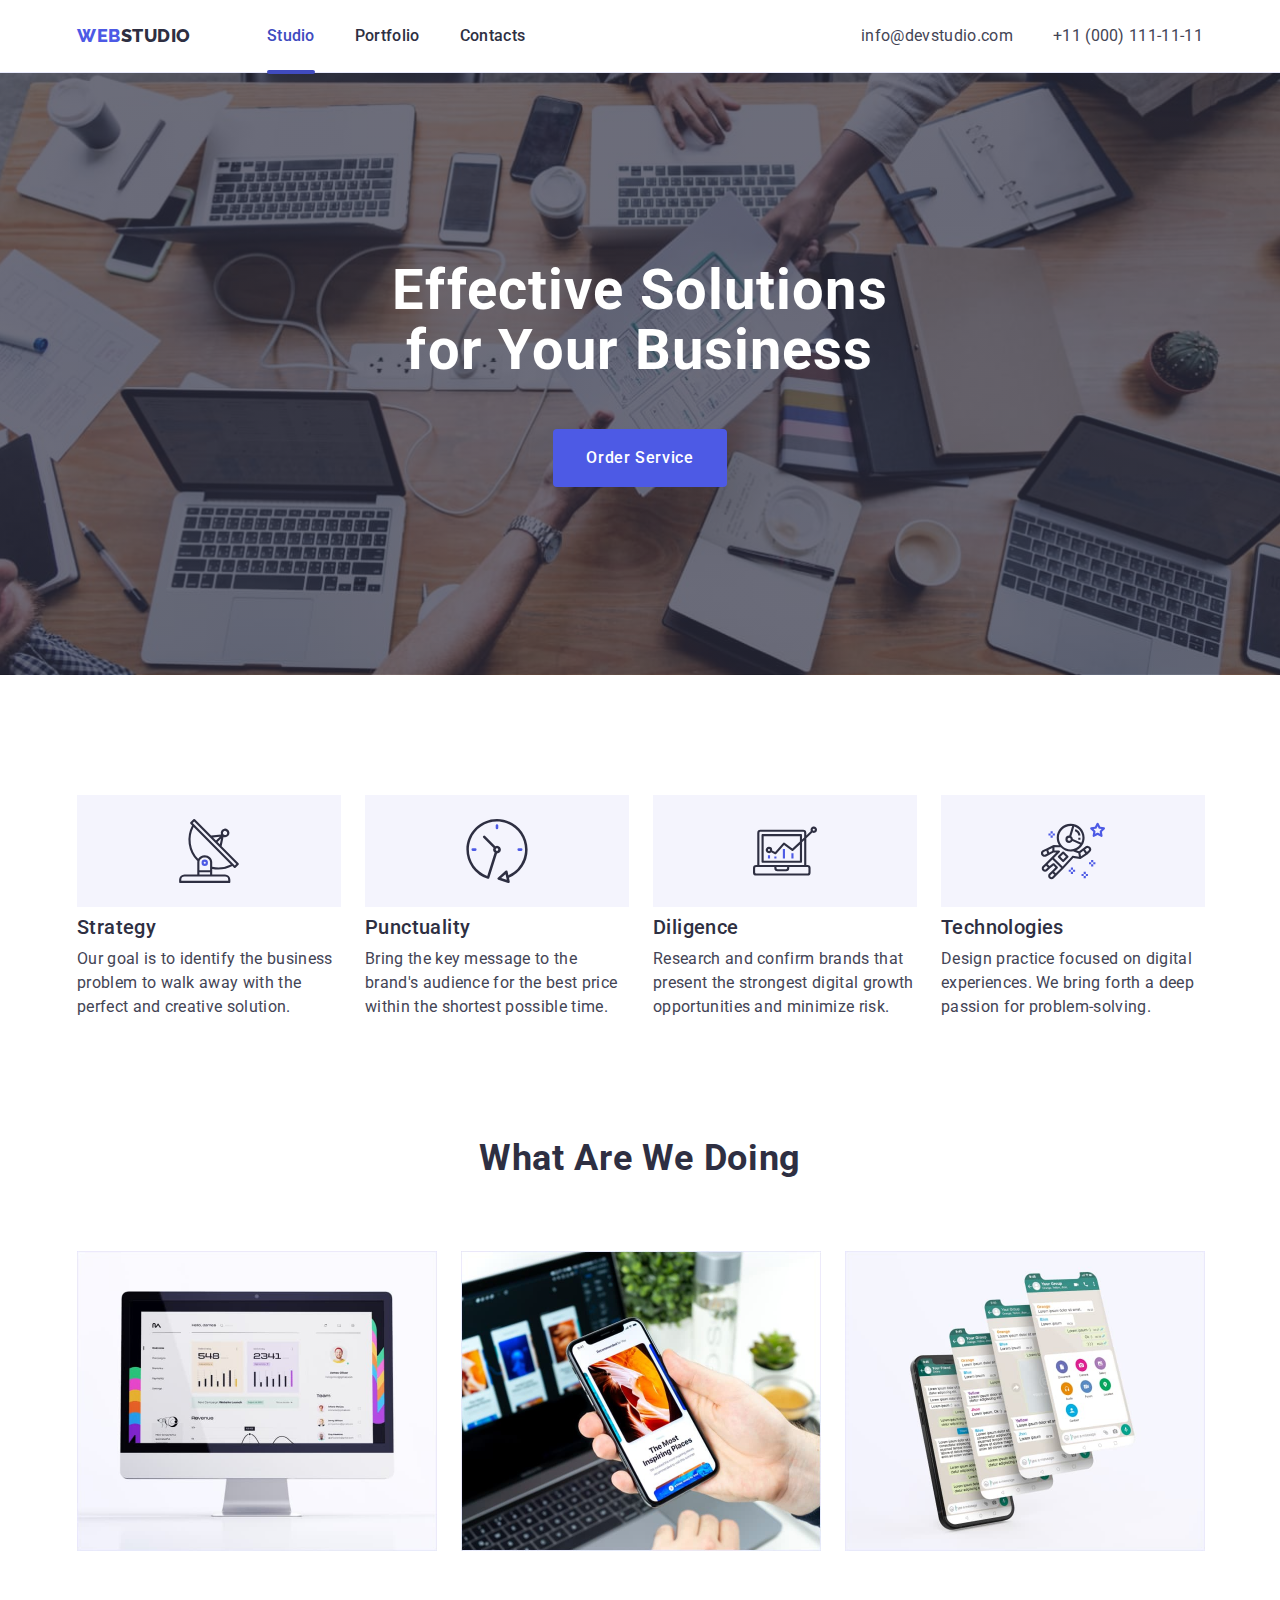
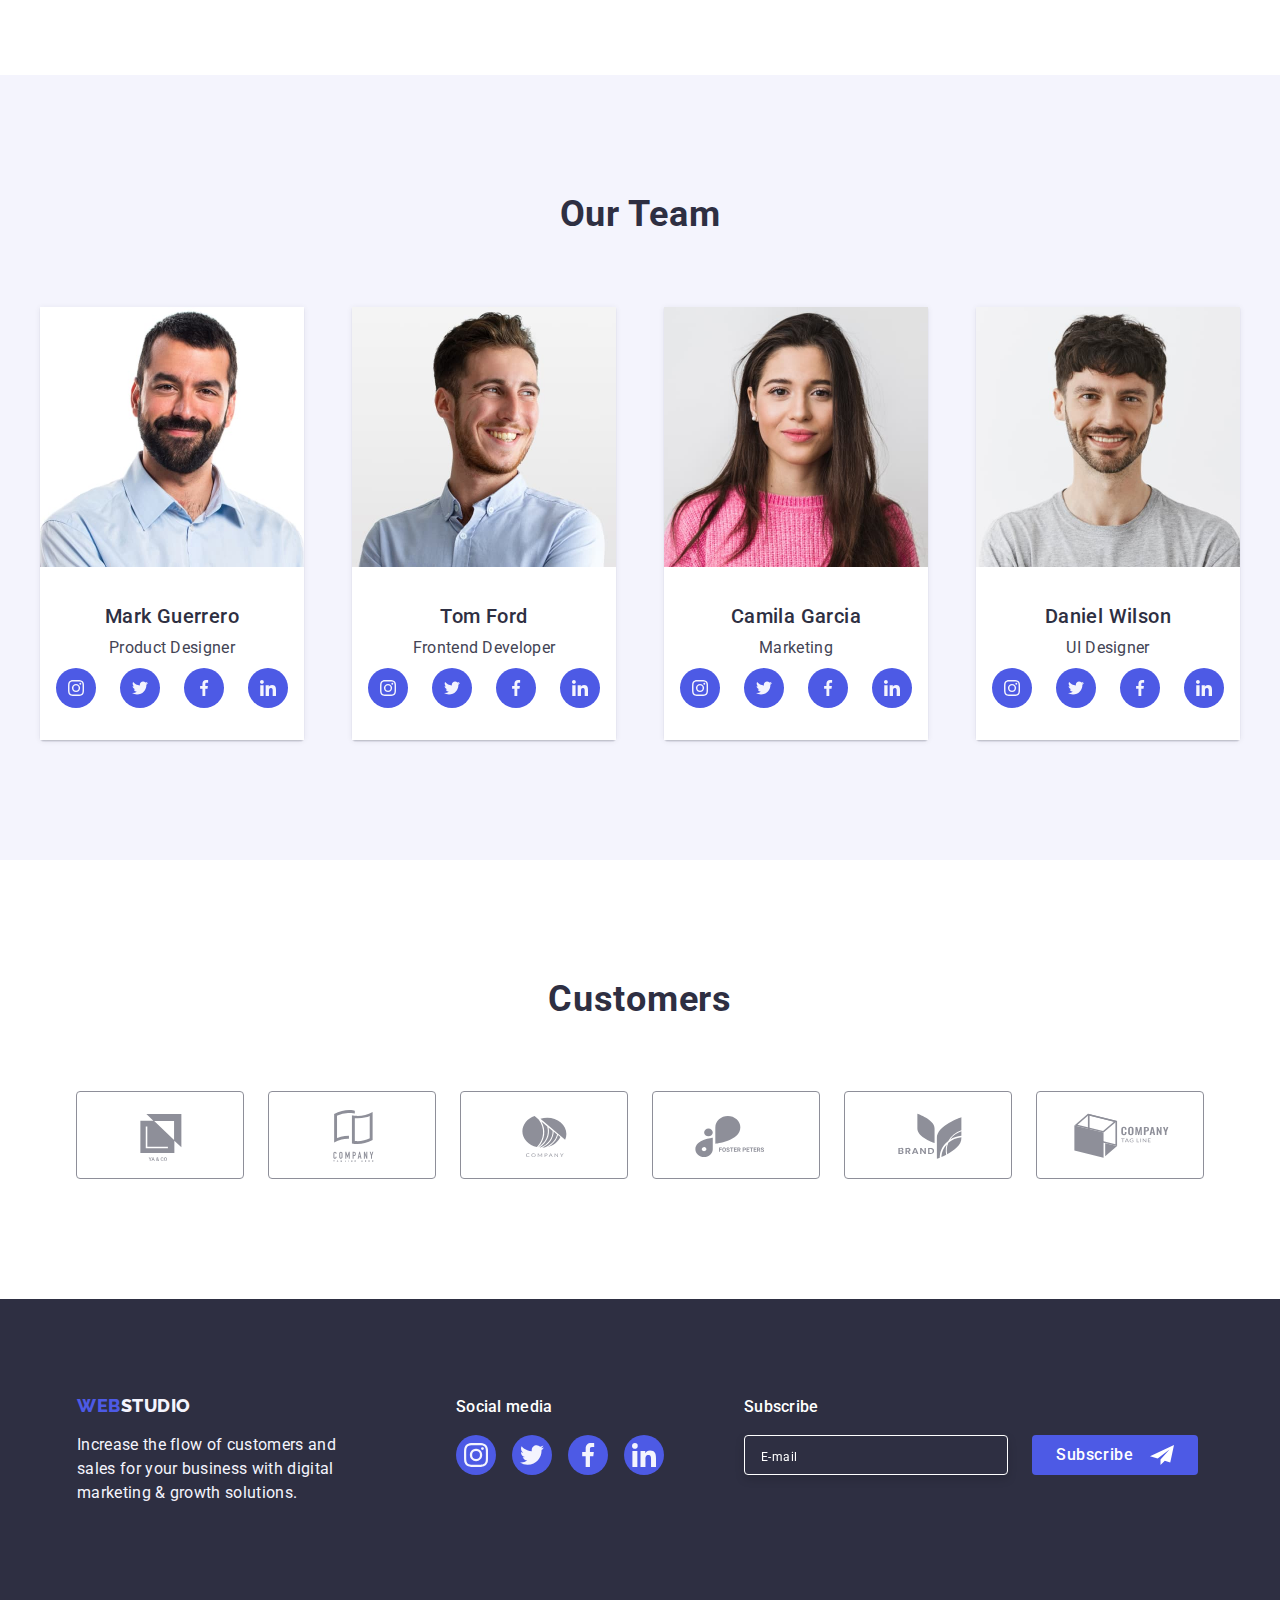
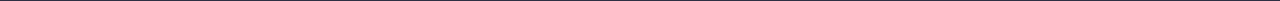
==== commit a07ae228: "1" ====
--- a/index.html
+++ b/index.html
@@ -152,7 +152,7 @@
     </header>
 
     <main>
-      <section class="hero-section">
+      <section class="hero-section container">
         <h1 class="hero-title">
           Effective Solutions <br />
           for Your Business
@@ -504,7 +504,7 @@
             </li>
           </ul>
         </div>
-      </section>
+      </section> 
     </main>
 
     <footer class="footer">
--- a/css/container.css
+++ b/css/container.css
@@ -1,24 +1,20 @@
 .container {
   padding-left: 16px;
   padding-right: 16px;
-}
-
-@media screen and (min-width: 480px) {
-  .container {
-    width: 428px;
-    margin-right: auto;
-    margin-left: auto;
-  }
+  max-width: 428px;
+  margin-right: auto;
+  margin-left: auto;
+  width: 100%;
 }
 
 @media screen and (min-width: 768px) {
   .container {
-    width: 768px;
+    max-width: 768px;
   }
 }
 
 @media screen and (min-width: 1200px) {
   .container {
-    width: 1158px;
+    max-width: 1158px;
   }
 }
--- a/css/styles.css
+++ b/css/styles.css
@@ -144,10 +144,6 @@
     top: 44px;
   }
 
-  .menu__link__active {
-    color: var(--ocean-color);
-  }
-
   .nav-item {
     position: relative;
 
@@ -309,6 +305,10 @@
     color: var(--ocean-color);
   }
 }
+
+.menu__link__active {
+  color: var(--ocean-color);
+}
 /* main page*/
 
 /*hero*/
@@ -344,6 +344,7 @@
         url(../images/baner-ph-2x.jpg);
     }
   }
+
   .hero-title {
     margin-top: 0;
     margin-bottom: 0;
@@ -969,9 +970,12 @@
   }
 
   .customers-list {
-    display: flex;
-    flex-wrap: wrap;
-    justify-content: center;
+    /* display: flex;
+    flex-wrap: wrap; */
+
+    /* justify-content: center; */
+    display: grid;
+    grid-template-columns: repeat(2, 1fr);
     row-gap: 72px;
     column-gap: 16px;
   }
@@ -985,11 +989,13 @@
     border-radius: 4px;
 
     height: 88px;
-    width: 190px;
-
+    max-width: 190px;
+    width: 100%;
     transition-property: border;
     transition-duration: 250ms;
     transition-timing-function: cubic-bezier(0.4, 0, 0.2, 1);
+
+    padding: 0;
   }
 
   .customers-link:hover,
@@ -1503,7 +1509,8 @@
     left: 50%;
     transform: translate(-50%, -50%);
 
-    width: 392px;
+    max-width: 392px;
+    width: 100%;
     min-height: 586px;
 
     background: var(--dairy);
@@ -1726,11 +1733,18 @@
   }
 }
 
+@media screen and (max-width: 392px) {
+  .modal {
+    width: 85%;
+  }
+}
+
 @media screen and (min-width: 769px) {
   .backdrop {
     position: fixed;
     top: 0px;
     left: 0px;
+
     width: 100%;
     height: 100%;
     background-color: rgba(34, 23, 23, 0.137);
@@ -1991,7 +2005,39 @@
 
 /*portfolio*/
 
-.portfolio {
+@media screen and (max-width: 768px) {
+  .button-list {
+    display: flex;
+    flex-wrap: wrap;
+    padding-top: 48px;
+    padding-bottom: 48px;
+    row-gap: 16px;
+    column-gap: 24px;
+  }
+
+  .button-kind {
+    border-radius: 4px;
+    border: 1px solid transparent;
+
+    font-family: "Roboto";
+    font-style: normal;
+    font-weight: 500;
+    font-size: 16px;
+    line-height: 1.5;
+
+    display: flex;
+    align-items: center;
+    padding: 8px 20px;
+
+    background: #f4f4fd;
+    color: var(--iris-color);
+    transition-duration: 250ms;
+    transition-property: color, background-color, box-shadow;
+    transition-timing-function: cubic-bezier(0.4, 0, 0.2, 1);
+  }
+}
+
+/*.portfolio {
   padding-top: 96px;
   padding-bottom: 120px;
   background-color: var(--white-color);
@@ -1999,7 +2045,7 @@
 
 /*filtres*/
 
-.button-list {
+/*button-list {
   list-style: none;
   display: flex;
 
@@ -2050,7 +2096,8 @@
 
   display: flex;
   flex-wrap: wrap;
-  width: 360px;
+  max-width: 360px;
+  width: 100%;
   margin-right: 24px;
 }
 
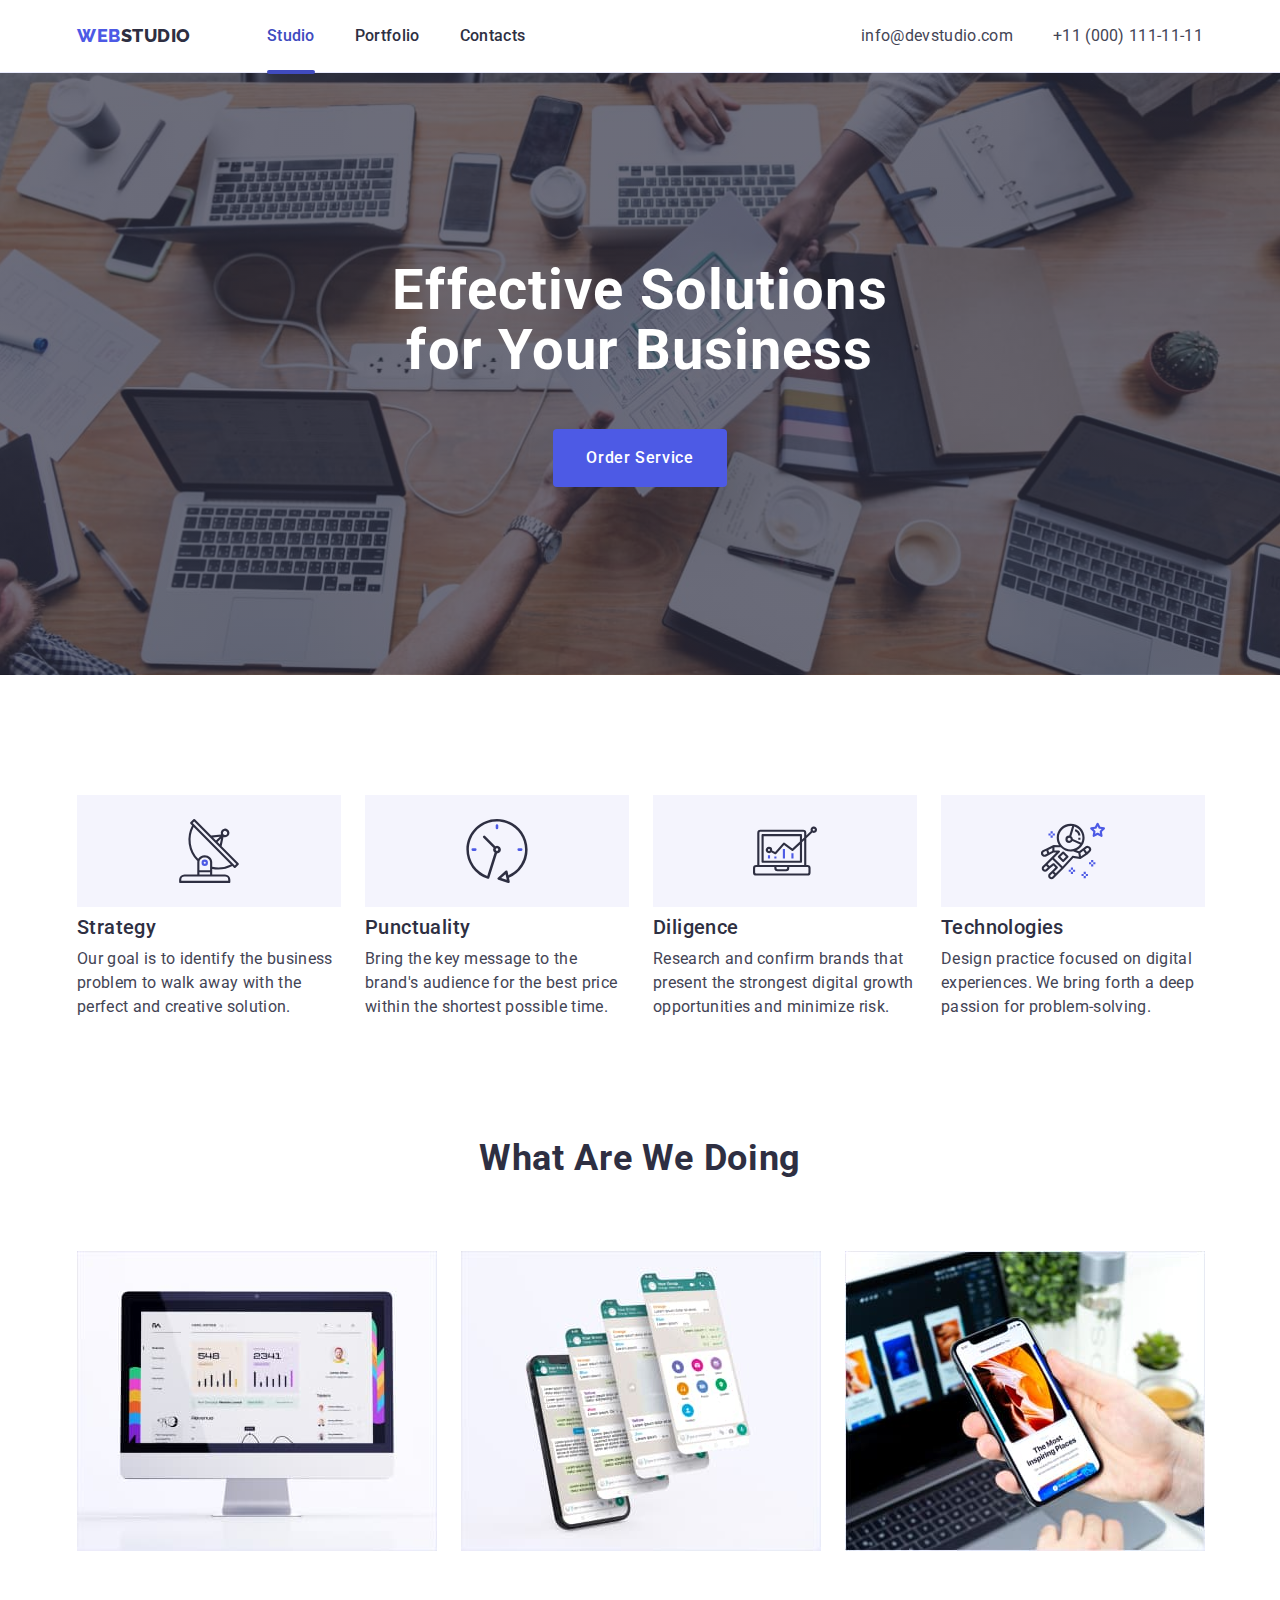
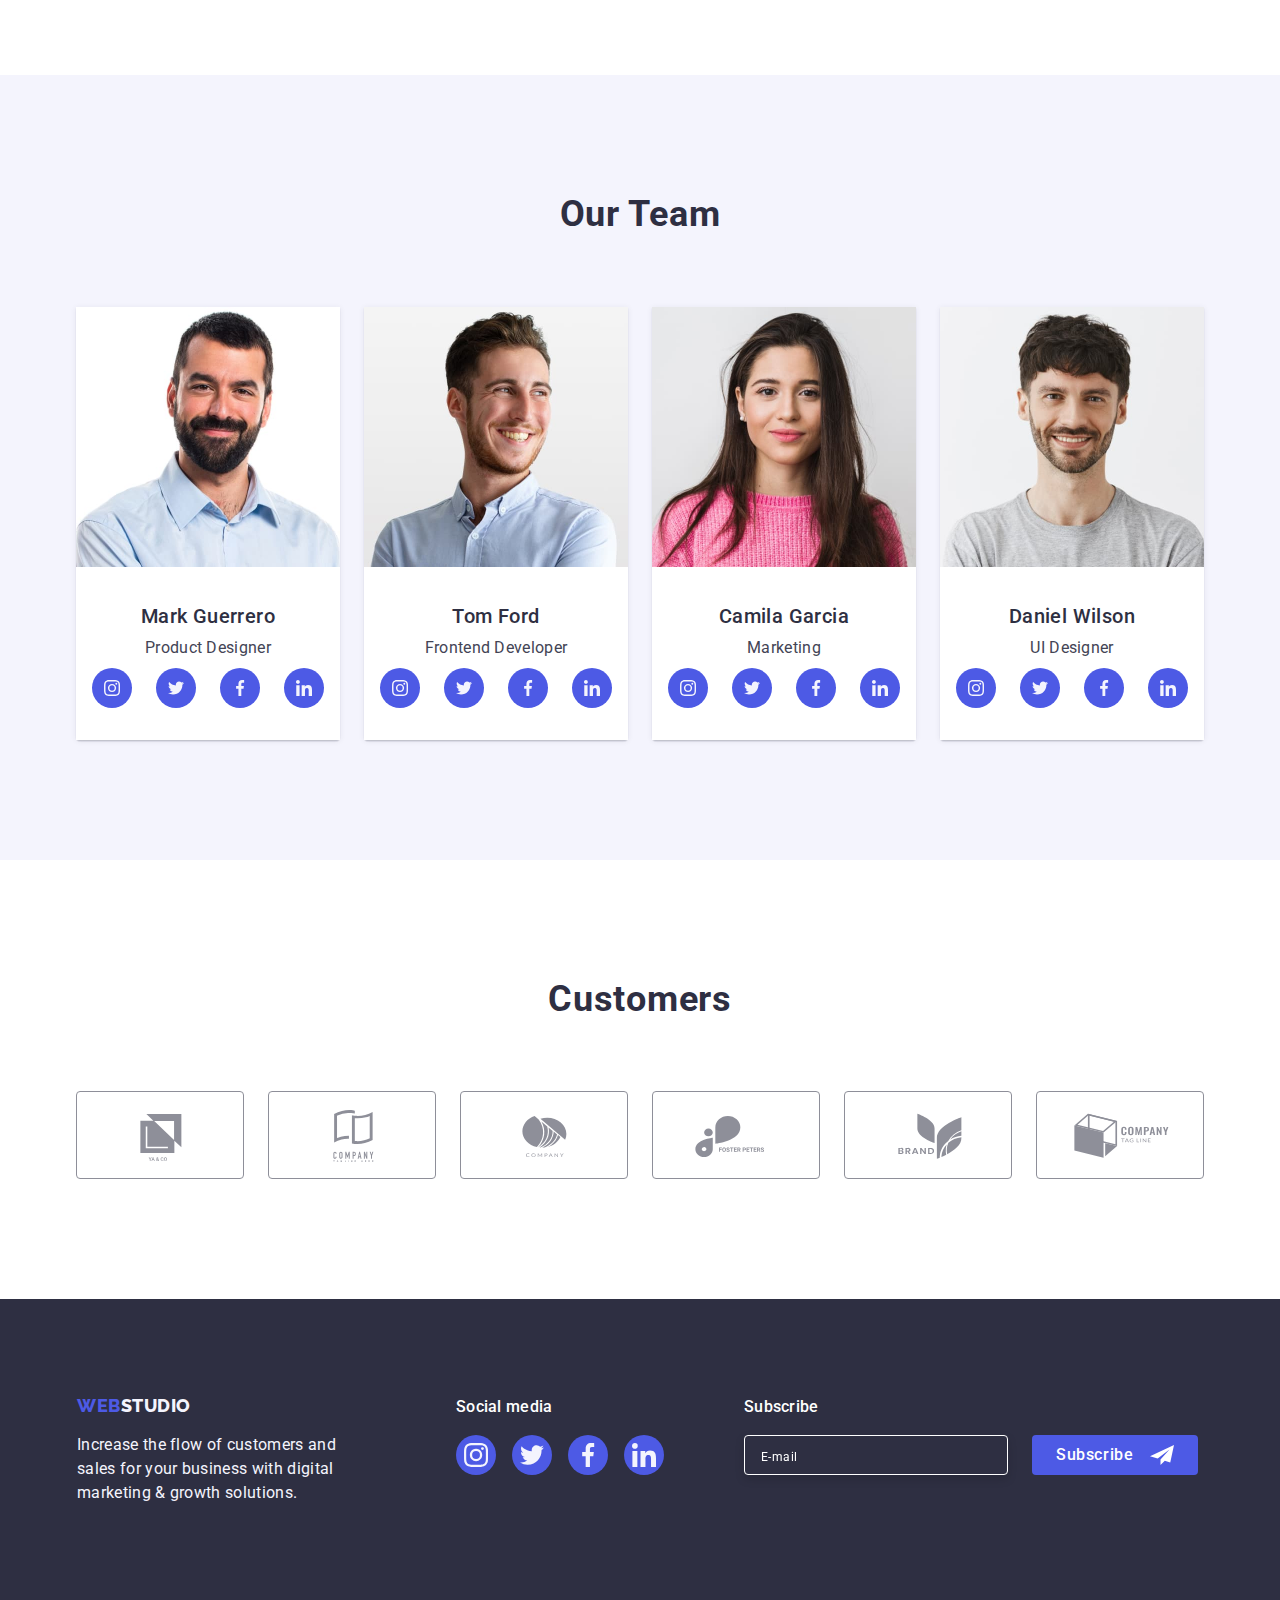
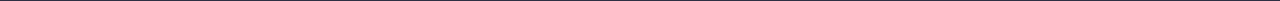
==== commit 7c858706: "1" ====
--- a/index.html
+++ b/index.html
@@ -204,7 +204,7 @@
           <ul class="doing-card list">
             <li class="doing-catalog">
               <img
-                srcset="./images/img1.2x.jpg"
+                srcset="./images/img1.2x.jpg 2x"
                 src="./images/img1.jpg"
                 alt="computer"
                 width="360"
@@ -212,7 +212,7 @@
             </li>
             <li class="doing-catalog">
               <img
-                srcset="./images/img2.2x.jpg"
+                srcset="./images/img2.2x.jpg 2x"
                 src="./images/img2.jpg"
                 alt="screenshots"
                 width="360"
@@ -220,7 +220,7 @@
             </li>
             <li class="doing-catalog">
               <img
-                srcset="./images/img3.2x.jpg"
+                srcset="./images/img3.2x.jpg 2x"
                 src="./images/img3.jpg"
                 alt="smartphone"
                 width="360"
--- a/css/mobile_menu.css
+++ b/css/mobile_menu.css
@@ -11,6 +11,10 @@
     opacity: 0;
     visibility: hidden;
     pointer-events: none;
+
+    transition-property: opacity;
+    transition-duration: 250ms;
+    transition-timing-function: cubic-bezier(0.4, 0, 0.2, 1);
   }
 
   .mobile-menu-container {
@@ -31,6 +35,10 @@
     padding: 0;
     line-height: 0;
     background: transparent;
+
+    transition-property: opacity;
+    transition-duration: 250ms;
+    transition-timing-function: cubic-bezier(0.4, 0, 0.2, 1);
   }
 
   .mobile-menu-open__svg {
@@ -133,6 +141,8 @@
   .social-menu {
     display: flex;
     justify-content: space-around;
+    padding-left: 10px;
+    padding-bottom: 40px;
   }
 
   .card-social-menu {
--- a/css/styles.css
+++ b/css/styles.css
@@ -940,15 +940,10 @@
   }
 
   .team-catalog {
-    margin-right: 24px;
     background-color: var(--white-color);
     box-shadow: 0px 1px 6px rgba(46, 47, 66, 0.08),
       0px 1px 1px rgba(46, 47, 66, 0.16), 0px 2px 1px rgba(46, 47, 66, 0.08);
     border-radius: 0px 0px 4px 4px;
-  }
-
-  .team-catalog:last-child {
-    margin-right: 0;
   }
 }
 
@@ -1543,7 +1538,7 @@
     justify-content: center;
     fill: var(--navy-blue-color);
     cursor: pointer;
-    transition-property: fill, background-color;
+    transition-property: opacity;
     transition-duration: 250ms;
     transition-timing-function: cubic-bezier(0.4, 0, 0.2, 1);
   }
@@ -2035,171 +2030,313 @@
     transition-property: color, background-color, box-shadow;
     transition-timing-function: cubic-bezier(0.4, 0, 0.2, 1);
   }
-}
-
-/*.portfolio {
-  padding-top: 96px;
-  padding-bottom: 120px;
-  background-color: var(--white-color);
-}
-
-/*filtres*/
-
-/*button-list {
-  list-style: none;
-  display: flex;
-
-  margin-bottom: 72px;
-  justify-content: center;
-}
-
-.button-catalog {
-  margin-right: 24px;
-}
-
-.button-kind {
-  padding-left: 24px;
-  padding-right: 24px;
-  padding-top: 12px;
-  padding-bottom: 12px;
-
-  border-radius: 4px;
-  border: 1px solid transparent;
-
-  font-family: "Roboto", sans-serif;
-  cursor: pointer;
-  font-weight: var(--font-weight-h);
-  font-size: 16px;
-  line-height: var(--line-height-p);
-  text-align: center;
-  letter-spacing: var(--letter-spacing-h);
-  background-color: var(--cloud-color);
-  color: var(--iris-color);
-
+
+  .button-kind:hover,
+  .button-kind:focus {
+    background-color: var(--ocean-color);
+    color: var(--white-color);
+    box-shadow: 0px 3px 1px rgba(0, 0, 0, 0.1), 0px 2px 1px rgba(0, 0, 0, 0.08),
+      0px 2px 2px rgba(0, 0, 0, 0.12);
+  }
+}
+
+@media screen and (min-width: 768px) {
+  .portfolio {
+    padding-top: 64px;
+    padding-bottom: 96px;
+    background-color: var(--white-color);
+  }
+
+  /*filtres*/
+
+  .button-list {
+    list-style: none;
+    display: flex;
+
+    margin-bottom: 64px;
+    justify-content: center;
+  }
+
+  .button-catalog {
+    margin-right: 24px;
+  }
+
+  .button-kind {
+    padding-left: 24px;
+    padding-right: 24px;
+    padding-top: 12px;
+    padding-bottom: 12px;
+
+    border-radius: 4px;
+    border: 1px solid transparent;
+
+    font-family: "Roboto", sans-serif;
+    cursor: pointer;
+    font-weight: var(--font-weight-h);
+    font-size: 16px;
+    line-height: var(--line-height-p);
+    text-align: center;
+    letter-spacing: var(--letter-spacing-h);
+    background-color: var(--cloud-color);
+    color: var(--iris-color);
+
+    transition-duration: 250ms;
+    transition-property: color, background-color, box-shadow;
+    transition-timing-function: cubic-bezier(0.4, 0, 0.2, 1);
+  }
+
+  .button-kind:hover,
+  .button-kind:focus {
+    background-color: var(--ocean-color);
+    color: var(--white-color);
+    box-shadow: 0px 3px 1px rgba(0, 0, 0, 0.1), 0px 2px 1px rgba(0, 0, 0, 0.08),
+      0px 2px 2px rgba(0, 0, 0, 0.12);
+  }
+}
+
+@media screen and (min-width: 1200px) {
+  .portfolio {
+    padding-top: 96px;
+    padding-bottom: 120px;
+    background-color: var(--white-color);
+  }
+
+  .button-list {
+    margin-bottom: 72px;
+  }
+}
+
+/*image*/
+
+@media screen and (max-width: 768px) {
+  .picture-image {
+    width: 100%;
+  }
+
+  .cards-set {
+    display: flex;
+    flex-wrap: wrap;
+  }
+
+  .card-list {
+    margin-bottom: 48px;
+    margin-left: auto;
+    margin-right: auto;
+  }
+
+  .card-set-wrapper {
+    position: relative;
+    overflow: hidden;
+  }
+
+  .card-set-wrapper::before {
+    content: "";
+    position: absolute;
+    top: 0;
+    left: 0;
+    width: 100%;
+    height: 100%;
+
+    transition-property: transform;
+    transition-duration: 250ms;
+    transition-timing-function: cubic-bezier(0.4, 0, 0.2, 1);
+  }
+
+  .card-set-text {
+    position: absolute;
+    top: 0;
+    left: 0;
+    width: 100%;
+    height: 100%;
+    background-color: var(--iris-color);
+    color: var(--white-color);
+    padding-top: 40px;
+    padding-right: 32px;
+    padding-left: 32px;
+    line-height: 1.5;
+    overflow: auto;
+    transform: translateY(100%);
+    transition: transform 250ms linear;
+
+    font-weight: 400;
+    font-size: 16px;
+    letter-spacing: var(--letter-spacing-p);
+  }
+
+  .card-links {
+    transition-property: box-shadow;
+    transition-duration: 250ms;
+    transition-timing-function: cubic-bezier(0.4, 0, 0.2, 1);
+  }
+
+  .card-links:hover .card-set-text,
+  .card-links:focus .card-set-text {
+    transform: translateY(0%);
+  }
+
+  .card-links:hover,
+  .card-links:focus {
+    box-shadow: 0px 1px 6px rgba(46, 47, 66, 0.08),
+      0px 1px 1px rgba(46, 47, 66, 0.16), 0px 2px 1px rgba(46, 47, 66, 0.08);
+  }
+
+  .cards-set {
+    list-style: none;
+    display: flex;
+    flex-wrap: wrap;
+  }
+
+  .cards-set-title {
+    margin-top: 0px;
+    margin-bottom: 0px;
+
+    font-weight: var(--font-weight-h);
+    font-size: var(--font-size-h);
+    line-height: 1.2;
+    letter-spacing: var(--letter-spacing-p);
+    color: var(--navy-blue-color);
+  }
+
+  .card-sphere {
+    margin-top: 8px;
+    margin-bottom: 0px;
+
+    font-size: 16px;
+    line-height: 1.5;
+    letter-spacing: var(--letter-spacing-p);
+    color: var(--slate-color);
+  }
+
+  .card-info {
+    border-right: 1px solid var(--cornflower-color);
+    border-bottom: 1px solid var(--cornflower-color);
+    border-left: 1px solid var(--cornflower-color);
+
+    padding-top: 32px;
+    padding-bottom: 32px;
+
+    padding-left: 16px;
+    padding-right: 16px;
+  }
+}
+
+@media screen and (min-width: 768px) {
+  .cards-set {
+    display: flex;
+    flex-wrap: wrap;
+    gap: 24px;
+  }
+  .card-list {
+    margin-bottom: 48px;
+  }
+
+  .card-set-wrapper {
+    position: relative;
+    overflow: hidden;
+  }
+
+  .card-set-wrapper::before {
+    content: "";
+    position: absolute;
+    top: 0;
+    left: 0;
+    width: 100%;
+    height: 100%;
+
+    transition-property: transform;
+    transition-duration: 250ms;
+    transition-timing-function: cubic-bezier(0.4, 0, 0.2, 1);
+  }
+
+  .card-set-text {
+    position: absolute;
+    top: 0;
+    left: 0;
+    width: 100%;
+    height: 100%;
+    background-color: var(--iris-color);
+    color: var(--white-color);
+    padding-top: 40px;
+    padding-right: 32px;
+    padding-left: 32px;
+    line-height: 1.5;
+    overflow: auto;
+    transform: translateY(100%);
+    transition: transform 250ms linear;
+
+    font-weight: 400;
+    font-size: 16px;
+    letter-spacing: var(--letter-spacing-p);
+  }
+
+  .card-links {
+    transition-property: box-shadow;
+    transition-duration: 250ms;
+    transition-timing-function: cubic-bezier(0.4, 0, 0.2, 1);
+  }
+
+  .card-links:hover .card-set-text,
+  .card-links:focus .card-set-text {
+    transform: translateY(0%);
+  }
+
+  .card-links:hover,
+  .card-links:focus {
+    box-shadow: 0px 1px 6px rgba(46, 47, 66, 0.08),
+      0px 1px 1px rgba(46, 47, 66, 0.16), 0px 2px 1px rgba(46, 47, 66, 0.08);
+  }
+
+  .cards-set {
+    list-style: none;
+    display: flex;
+    flex-wrap: wrap;
+  }
+
+  .cards-set-title {
+    margin-top: 0px;
+    margin-bottom: 0px;
+
+    font-weight: var(--font-weight-h);
+    font-size: var(--font-size-h);
+    line-height: 1.2;
+    letter-spacing: var(--letter-spacing-p);
+    color: var(--navy-blue-color);
+  }
+
+  .card-sphere {
+    margin-top: 8px;
+    margin-bottom: 0px;
+
+    font-size: 16px;
+    line-height: 1.5;
+    letter-spacing: var(--letter-spacing-p);
+    color: var(--slate-color);
+  }
+
+  .card-info {
+    border-right: 1px solid var(--cornflower-color);
+    border-bottom: 1px solid var(--cornflower-color);
+    border-left: 1px solid var(--cornflower-color);
+
+    padding-top: 32px;
+    padding-bottom: 32px;
+
+    padding-left: 16px;
+    padding-right: 16px;
+  }
+}
+
+@media screen and (min-width: 1200px) {
+  .cards-set {
+    justify-content: space-between;
+    gap: 0px;
+  }
+
+  .card-list:nth-child(n + 7) {
+    margin-bottom: 0px;
+  }
+}
+
+/* transition-property: transform;
   transition-duration: 250ms;
-  transition-property: color, background-color, box-shadow;
-  transition-timing-function: cubic-bezier(0.4, 0, 0.2, 1);
-}
-
-.button-kind:hover,
-.button-kind:focus {
-  background-color: var(--ocean-color);
-  color: var(--white-color);
-  box-shadow: 0px 3px 1px rgba(0, 0, 0, 0.1), 0px 2px 1px rgba(0, 0, 0, 0.08),
-    0px 2px 2px rgba(0, 0, 0, 0.12);
-}
-
-/*image*/
-
-.card-list {
-  margin-bottom: 48px;
-
-  display: flex;
-  flex-wrap: wrap;
-  max-width: 360px;
-  width: 100%;
-  margin-right: 24px;
-}
-
-.card-list:nth-child(n + 7) {
-  margin-bottom: 0px;
-}
-
-.card-list:nth-child(3n) {
-  margin-right: 0;
-}
-
-.card-set-wrapper {
-  position: relative;
-  overflow: hidden;
-}
-
-.card-set-wrapper::before {
-  content: "";
-  position: absolute;
-  top: 0;
-  left: 0;
-  width: 100%;
-  height: 100%;
-
-  transition-property: transform;
-  transition-duration: 250ms;
-  transition-timing-function: cubic-bezier(0.4, 0, 0.2, 1);
-}
-
-.card-set-text {
-  position: absolute;
-  top: 0;
-  left: 0;
-  width: 100%;
-  height: 100%;
-  background-color: var(--iris-color);
-  color: var(--white-color);
-  padding-top: 40px;
-  padding-right: 32px;
-  padding-left: 32px;
-  line-height: 1.5;
-  overflow: auto;
-  transform: translateY(100%);
-  transition: transform 250ms linear;
-
-  font-weight: 400;
-  font-size: 16px;
-  letter-spacing: var(--letter-spacing-p);
-}
-
-.card-links {
-  transition-property: box-shadow;
-  transition-duration: 250ms;
-  transition-timing-function: cubic-bezier(0.4, 0, 0.2, 1);
-}
-
-.card-links:hover .card-set-text,
-.card-links:focus .card-set-text {
-  transform: translateY(0%);
-}
-
-.card-links:hover,
-.card-links:focus {
-  box-shadow: 0px 1px 6px rgba(46, 47, 66, 0.08),
-    0px 1px 1px rgba(46, 47, 66, 0.16), 0px 2px 1px rgba(46, 47, 66, 0.08);
-}
-
-.cards-set {
-  list-style: none;
-  display: flex;
-  flex-wrap: wrap;
-}
-
-.cards-set-title {
-  margin-top: 0px;
-  margin-bottom: 0px;
-
-  font-weight: var(--font-weight-h);
-  font-size: var(--font-size-h);
-  line-height: 1.2;
-  letter-spacing: var(--letter-spacing-p);
-  color: var(--navy-blue-color);
-}
-
-.card-sphere {
-  margin-top: 8px;
-  margin-bottom: 0px;
-
-  font-size: 16px;
-  line-height: 1.5;
-  letter-spacing: var(--letter-spacing-p);
-  color: var(--slate-color);
-}
-
-.card-info {
-  border-right: 1px solid var(--cornflower-color);
-  border-bottom: 1px solid var(--cornflower-color);
-  border-left: 1px solid var(--cornflower-color);
-
-  padding-top: 32px;
-  padding-bottom: 32px;
-
-  padding-left: 16px;
-  padding-right: 16px;
-}
+  transition-timing-function: cubic-bezier(0.4, 0, 0.2, 1); */
